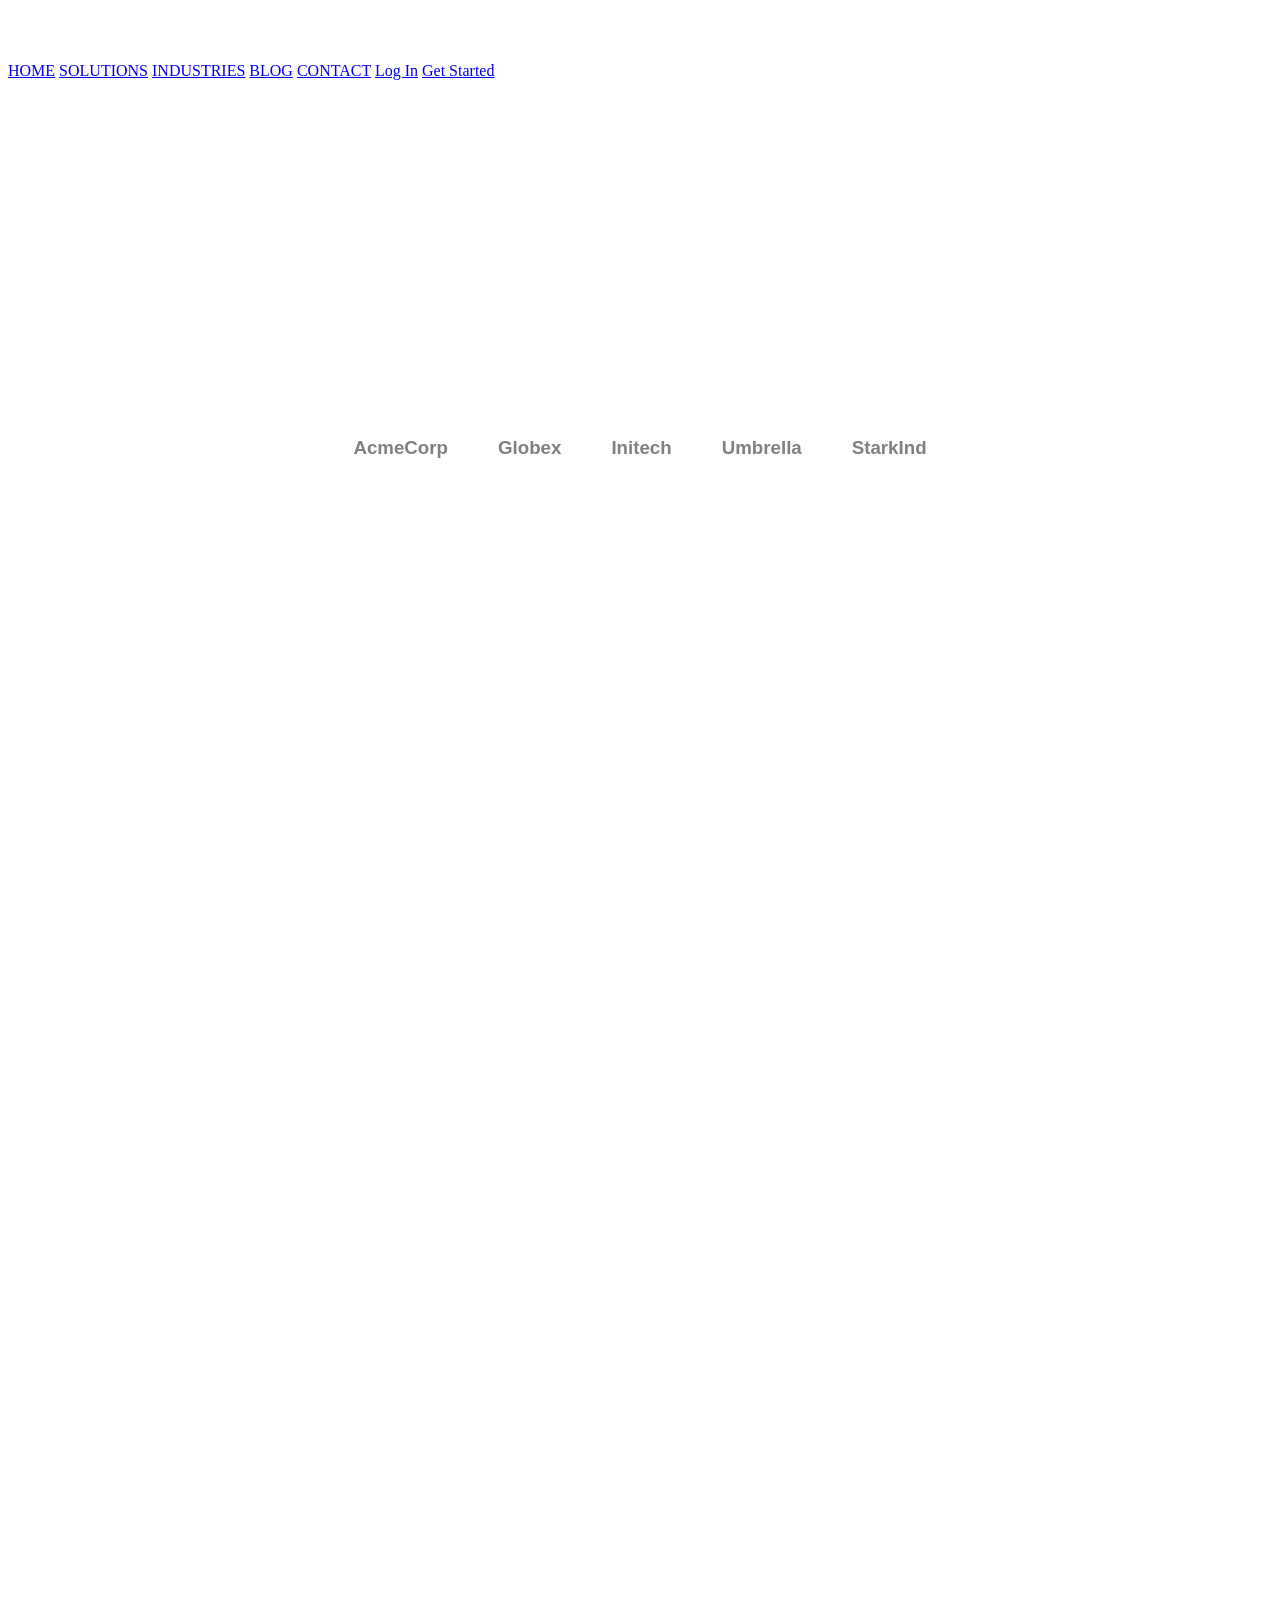
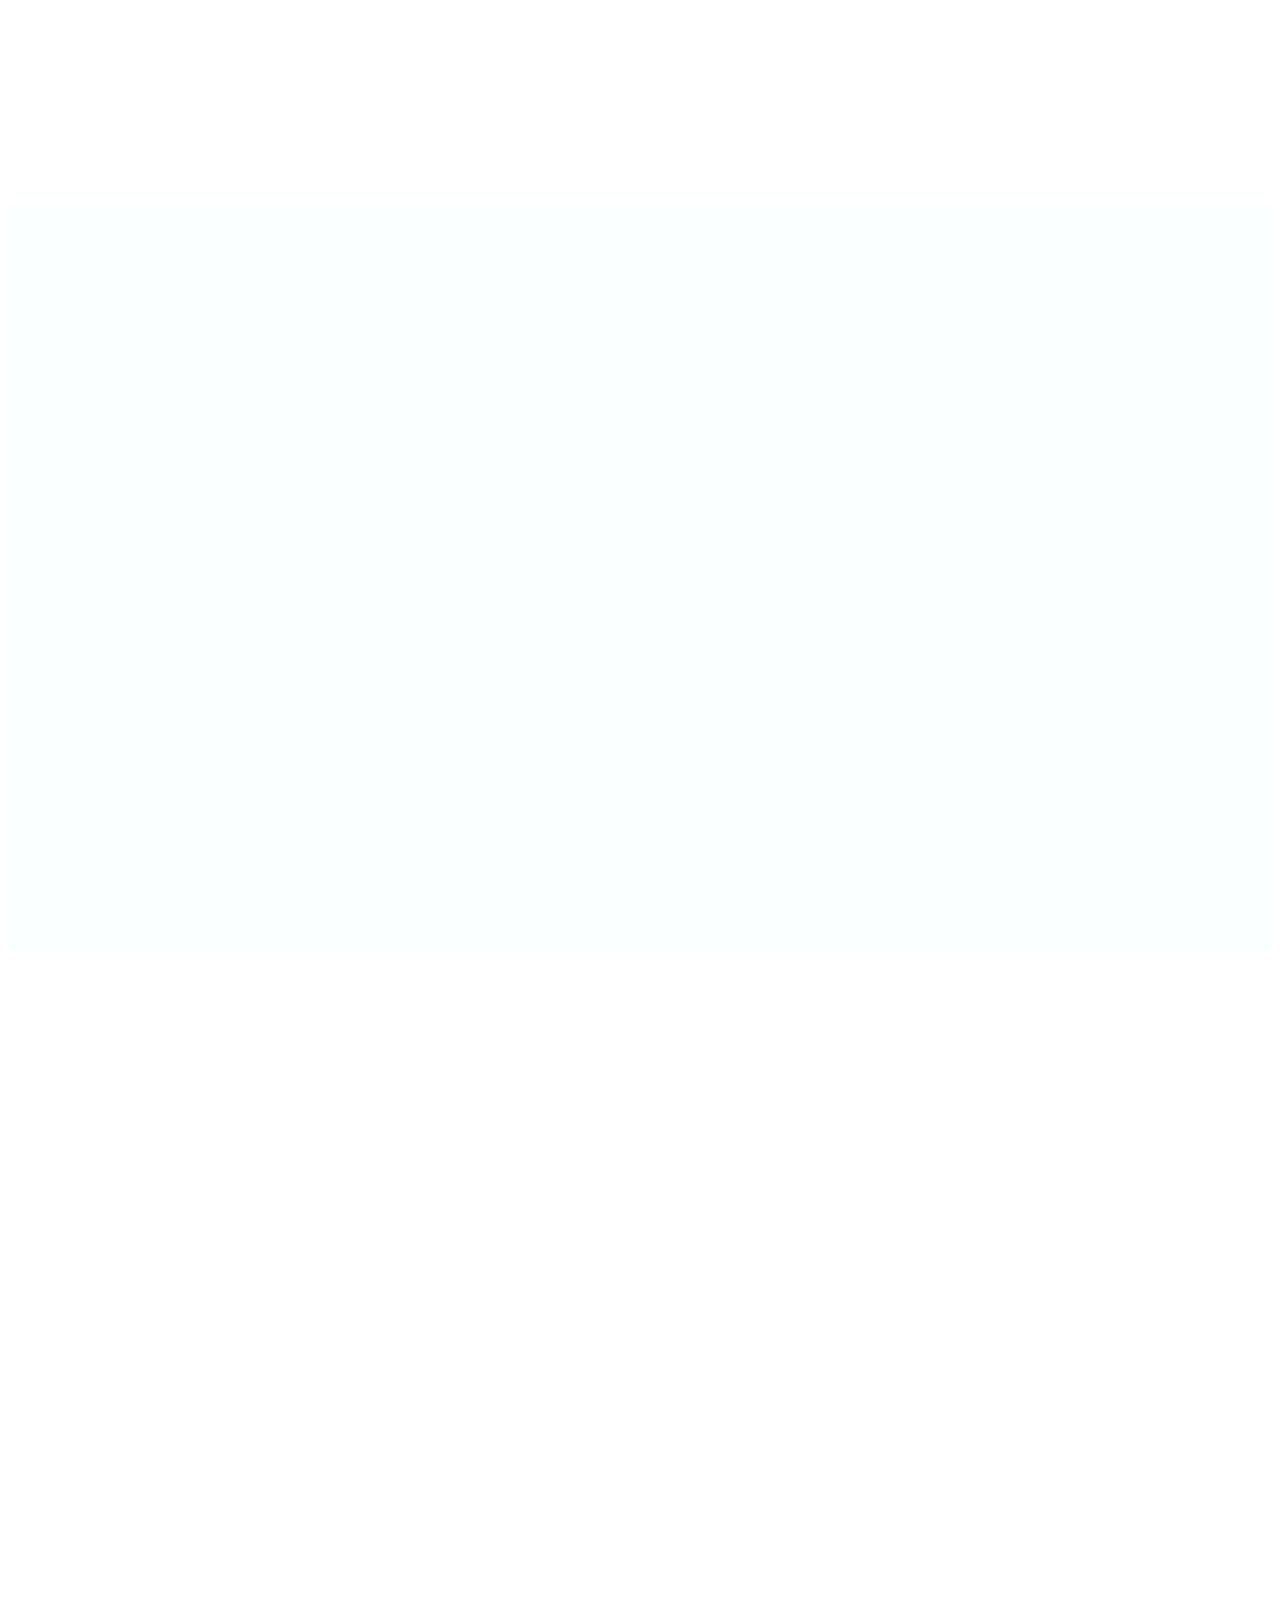
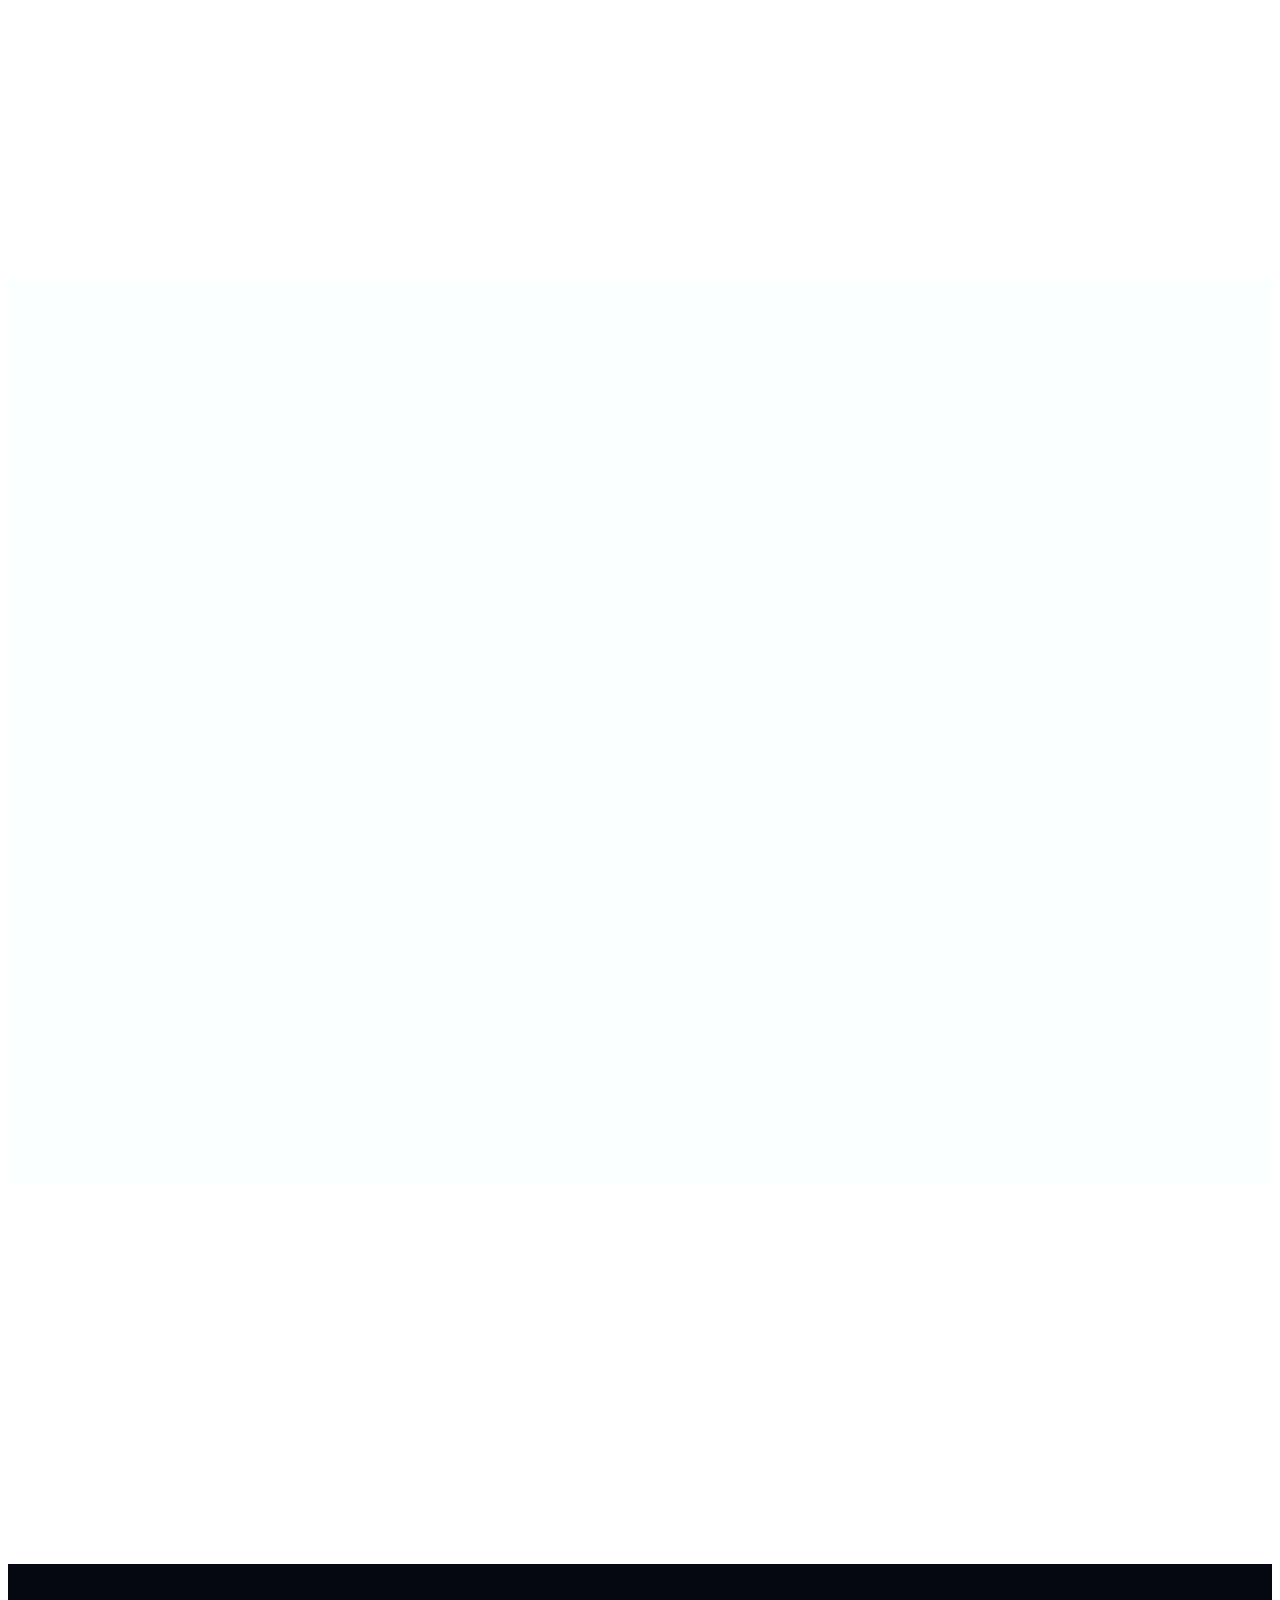
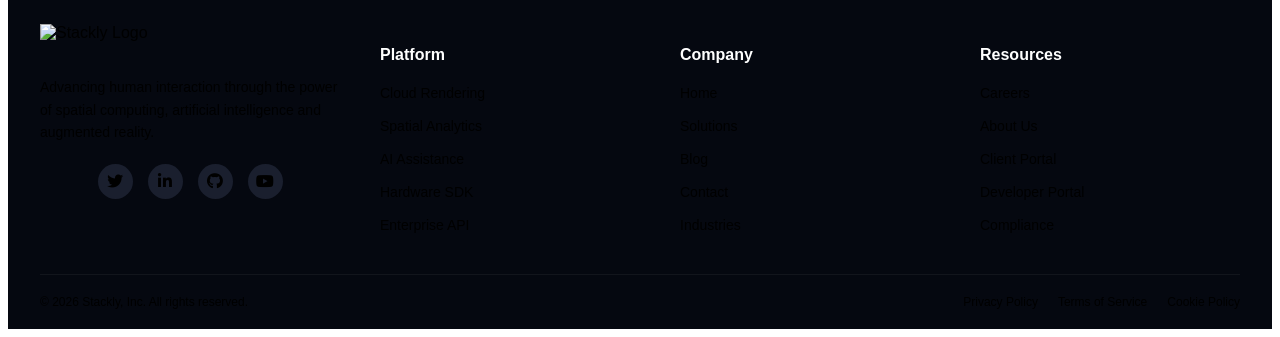
==== index.html @ 6d734827 "Add files via upload" ====
<!DOCTYPE html>
<html lang="en">
<head>
    <meta charset="UTF-8">
    <meta name="viewport" content="width=device-width, initial-scale=1.0">
    <title>AR Solutions | The Future of Spatial Computing</title>
    <link href="https://unpkg.com/aos@2.3.1/dist/aos.css" rel="stylesheet">
    <link rel="stylesheet" href="https://cdnjs.cloudflare.com/ajax/libs/font-awesome/6.5.0/css/all.min.css">
    <link rel="stylesheet" href="css/style.css">
</head>
<body>

    <div class="ambient-bg"></div>

    <!-- Section 1: Header -->
    <header data-aos="fade-down" data-aos-duration="1000">
        <a href="index.html" class="logo">
            <img src="assets/logo.webp" alt="AR Solutions Logo">
        </a>

        <nav>
            <a href="index.html" class="active">HOME</a>
            <a href="ar-solutions.html">SOLUTIONS</a>
            <a href="industries.html">INDUSTRIES</a>
            <a href="blog.html">BLOG</a>
            <a href="contact.html">CONTACT</a>
        </nav>

        <div class="auth-buttons">
            <a href="login.html" class="btn btn-outline">Log In</a>
            <a href="signup.html" class="btn btn-glow">Get Started</a>
        </div>

        <div class="hamburger" id="hamburger">
            <span></span><span></span><span></span>
        </div>
    </header>

    <div class="mobile-menu" id="mobileMenu">
        <a href="index.html">HOME</a>
        <a href="ar-solutions.html">SOLUTIONS</a>
        <a href="industries.html">INDUSTRIES</a>
        <a href="blog.html">BLOG</a>
        <a href="contact.html">CONTACT</a>
        <a href="login.html" class="btn btn-outline">Log In</a>
        <a href="signup.html" class="btn btn-glow">Get Started</a>
    </div>

    <!-- Section 2: Hero -->
    <section class="hero">
        <div class="hero-content">
            <h1 data-aos="zoom-out" data-aos-delay="200">
                Enter The <br><span class="text-gradient">Next Dimension</span>
            </h1>
            <p data-aos="fade-up" data-aos-delay="400">
                Immersive augmented reality technology built to transform enterprise operations, training, and 3D visualization.
            </p>
            <div data-aos="fade-up" data-aos-delay="600">
                <a href="404.html" class="btn btn-glow" style="padding: 16px 32px; font-size: 16px; display: inline-block; margin-right: 15px;">Explore Solutions</a>
                <a href="404.html" class="btn btn-outline" style="padding: 16px 32px; font-size: 16px; display: inline-block;">Contact Sales</a>
            </div>
        </div>
    </section>

    <!-- Section 3: Partners -->
    <section class="section-pad" style="padding-top: 0; padding-bottom: 50px; text-align: center;">
        <p style="color: var(--text-muted); font-size: 14px; text-transform: uppercase; letter-spacing: 2px; margin-bottom: 30px;" data-aos="fade-up">Trusted by global innovators</p>
        <div style="display: flex; justify-content: center; gap: 50px; flex-wrap: wrap; opacity: 0.5;" data-aos="fade-up" data-aos-delay="100">
            <h3 style="font-family: 'Space Grotesk', sans-serif;">AcmeCorp</h3>
            <h3 style="font-family: 'Space Grotesk', sans-serif;">Globex</h3>
            <h3 style="font-family: 'Space Grotesk', sans-serif;">Initech</h3>
            <h3 style="font-family: 'Space Grotesk', sans-serif;">Umbrella</h3>
            <h3 style="font-family: 'Space Grotesk', sans-serif;">StarkInd</h3>
        </div>
    </section>

    <!-- Section 4: Bento Grid Showcase -->
    <section class="section-pad">
        <h2 class="section-title" data-aos="fade-up">Platform <span class="text-gradient">Capabilities</span></h2>
        <div class="bento-grid">
            <div class="glass-card col-8" data-aos="fade-right">
                <i class="fa-solid fa-cube"></i>
                <h3>Spatial Computing Engine</h3>
                <p>Deploy complex holographic models into physical environments with absolute precision. Our robust engine ensures stable, high-framerate rendering across all major AR headsets and mobile devices.</p>
            </div>
            <div class="glass-card col-4" data-aos="fade-left" data-aos-delay="100">
                <i class="fa-solid fa-cloud-bolt"></i>
                <h3>Cloud Render</h3>
                <p>Stream massive CAD datasets in real-time without hardware constraints.</p>
            </div>
            <div class="glass-card col-4" data-aos="fade-up" data-aos-delay="200">
                <i class="fa-solid fa-users-viewfinder"></i>
                <h3>Remote Assist</h3>
                <p>Connect field workers with global experts through seamless See-What-I-See video.</p>
            </div>
            <div class="glass-card col-8" data-aos="fade-up" data-aos-delay="300">
                <i class="fa-solid fa-shield-halved"></i>
                <h3>Enterprise Grade Security</h3>
                <p>Your intellectual property is protected by military-grade AES-256 encryption. We offer flexible deployment options including secure private cloud and on-premise hosting for sensitive environments.</p>
            </div>
        </div>
    </section>

    <!-- Section 5: Split Feature 1 -->
    <section class="section-pad">
        <div class="feature-split">
            <div data-aos="fade-right">
                <h2 style="font-size: 40px; margin-bottom: 20px;">Digital Twins & <br><span class="text-gradient">Simulations</span></h2>
                <p style="color: var(--text-muted); font-size: 18px; margin-bottom: 30px;">
                    Bridge the gap between physical and digital. Monitor real-time telemetry data overlaying the physical machinery, predicting failures before they happen.
                </p>
                <ul style="list-style: none; display: flex; flex-direction: column; gap: 15px;">
                    <li style="display: flex; gap: 10px; align-items: center;"><i class="fa-solid fa-check text-gradient"></i> IoT Sensor Integration</li>
                    <li style="display: flex; gap: 10px; align-items: center;"><i class="fa-solid fa-check text-gradient"></i> Predictive Analytics Overlay</li>
                    <li style="display: flex; gap: 10px; align-items: center;"><i class="fa-solid fa-check text-gradient"></i> Immersive Control Rooms</li>
                </ul>
                <a href="404.html" class="btn btn-outline" style="display: inline-block; margin-top: 30px;">Learn More</a>
            </div>
            <div class="feature-img-wrapper" data-aos="zoom-in-left" style="height: 500px;">
                <img src="assets/ar_engine_.webp" alt="AR Engine Digital Twin">
            </div>
        </div>
    </section>

    <!-- Section 6: Split Feature 2 -->
    <section class="section-pad" style="background: rgba(0,240,255,0.02); border-top: 1px solid var(--glass-border); border-bottom: 1px solid var(--glass-border);">
        <div class="feature-split">
            <div class="feature-img-wrapper" data-aos="zoom-in-right" style="height: 500px;">
                <img src="assets/ar_engineer_.webp" alt="Engineer using AR Headset">
            </div>
            <div data-aos="fade-left" style="padding-left: 30px;">
                <h2 style="font-size: 40px; margin-bottom: 20px;">Empower Your <br><span class="text-gradient">Workforce</span></h2>
                <p style="color: var(--text-muted); font-size: 18px; margin-bottom: 30px;">
                    Reduce training time by up to 60% with interactive spatial tutorials. Guide technicians step-by-step through complex procedures with holographic overlays directly in their field of view.
                </p>
                <a href="404.html" class="btn btn-glow" style="display: inline-block; margin-top: 10px;">Explore Use Cases</a>
            </div>
        </div>
    </section>

    <!-- Section 7: Testimonials -->
    <section class="section-pad">
        <h2 class="section-title" data-aos="fade-up">Client <span class="text-gradient">Success</span></h2>
        <div class="bento-grid">
            <div class="glass-card col-6" data-aos="fade-right">
                <i class="fa-solid fa-quote-left" style="font-size: 24px; color: var(--secondary);"></i>
                <p style="font-size: 18px; margin: 20px 0;">"Implementing AR Solutions for our assembly line reduced human error by 40%. The spatial computing engine is flawless."</p>
                <div style="display: flex; gap: 15px; align-items: center;">
                    <div style="width: 50px; height: 50px; border-radius: 50%; background: #333;"></div>
                    <div>
                        <h4 style="margin: 0;">Sarah Jenkins</h4>
                        <p style="margin: 0; font-size: 14px; color: var(--text-muted);">CTO, AcmeCorp</p>
                    </div>
                </div>
            </div>
            <div class="glass-card col-6" data-aos="fade-left" data-aos-delay="100">
                <i class="fa-solid fa-quote-left" style="font-size: 24px; color: var(--secondary);"></i>
                <p style="font-size: 18px; margin: 20px 0;">"The remote assist feature saved us millions in travel costs. Our experts can now guide field reps anywhere in the world instantly."</p>
                <div style="display: flex; gap: 15px; align-items: center;">
                    <div style="width: 50px; height: 50px; border-radius: 50%; background: #333;"></div>
                    <div>
                        <h4 style="margin: 0;">David Chen</h4>
                        <p style="margin: 0; font-size: 14px; color: var(--text-muted);">VP Operations, Globex</p>
                    </div>
                </div>
            </div>
        </div>
    </section>

    <!-- Section 8: Interactive Demo Teaser -->
    <section class="section-pad">
        <h2 class="section-title" data-aos="fade-up">See It In <span class="text-gradient">Action</span></h2>
        <div class="glass-card" style="max-width: 1000px; margin: 0 auto; padding: 0; overflow: hidden; position: relative; height: 500px; display: flex; align-items: center; justify-content: center; background: url('assets/ar_city_.webp') center/cover;" data-aos="zoom-in">
            <div style="position: absolute; inset: 0; background: rgba(0,0,0,0.6);"></div>
            <a href="404.html" style="position: relative; z-index: 10; width: 80px; height: 80px; background: rgba(0,240,255,0.2); border: 2px solid var(--primary); border-radius: 50%; display: flex; align-items: center; justify-content: center; text-decoration: none; transition: transform 0.3s; box-shadow: 0 0 30px rgba(0,240,255,0.5);" onmouseover="this.style.transform='scale(1.1)'" onmouseout="this.style.transform='scale(1)'">
                <i class="fa-solid fa-play" style="color: #fff; font-size: 30px; margin-left: 5px;"></i>
            </a>
        </div>
    </section>

    <!-- Section 9: Pricing Tiers -->
    <section class="section-pad" style="background: rgba(0,240,255,0.02); border-top: 1px solid var(--glass-border);">
        <h2 class="section-title" data-aos="fade-up">Enterprise <span class="text-gradient">Plans</span></h2>
        <div class="bento-grid">
            <div class="glass-card col-4" data-aos="fade-up" data-aos-delay="0" style="text-align: center;">
                <h3 style="color: var(--text-muted); text-transform: uppercase; letter-spacing: 2px; font-size: 14px;">Starter</h3>
                <h1 style="font-size: 50px; margin: 20px 0;">$499<span style="font-size: 16px; color: var(--text-muted);">/mo</span></h1>
                <ul style="list-style: none; padding: 0; margin-bottom: 30px; text-align: left; display: inline-block;">
                    <li style="margin-bottom: 10px;"><i class="fa-solid fa-check" style="color: var(--primary); margin-right: 10px;"></i> Up to 50 Users</li>
                    <li style="margin-bottom: 10px;"><i class="fa-solid fa-check" style="color: var(--primary); margin-right: 10px;"></i> Standard Cloud Render</li>
                    <li style="margin-bottom: 10px;"><i class="fa-solid fa-check" style="color: var(--primary); margin-right: 10px;"></i> Email Support</li>
                </ul>
                <a href="404.html" class="btn btn-outline" style="display: block; width: 100%;">Get Started</a>
            </div>
            <div class="glass-card col-4" data-aos="fade-up" data-aos-delay="100" style="text-align: center; border: 1px solid var(--primary); box-shadow: 0 0 20px rgba(0,240,255,0.1);">
                <div style="display: inline-block; background: var(--primary); color: #000; padding: 5px 15px; border-radius: 20px; font-weight: bold; font-size: 12px; margin-bottom: 20px;">MOST POPULAR</div>
                <h3 style="color: var(--primary); text-transform: uppercase; letter-spacing: 2px; font-size: 14px;">Pro</h3>
                <h1 style="font-size: 50px; margin: 20px 0;">$1,299<span style="font-size: 16px; color: var(--text-muted);">/mo</span></h1>
                <ul style="list-style: none; padding: 0; margin-bottom: 30px; text-align: left; display: inline-block;">
                    <li style="margin-bottom: 10px;"><i class="fa-solid fa-check" style="color: var(--primary); margin-right: 10px;"></i> Unlimited Users</li>
                    <li style="margin-bottom: 10px;"><i class="fa-solid fa-check" style="color: var(--primary); margin-right: 10px;"></i> 4K Cloud Render</li>
                    <li style="margin-bottom: 10px;"><i class="fa-solid fa-check" style="color: var(--primary); margin-right: 10px;"></i> Remote Assist Video</li>
                </ul>
                <a href="404.html" class="btn btn-glow" style="display: block; width: 100%;">Get Started</a>
            </div>
            <div class="glass-card col-4" data-aos="fade-up" data-aos-delay="200" style="text-align: center;">
                <h3 style="color: var(--secondary); text-transform: uppercase; letter-spacing: 2px; font-size: 14px;">Enterprise</h3>
                <h1 style="font-size: 50px; margin: 20px 0;">Custom</h1>
                <ul style="list-style: none; padding: 0; margin-bottom: 30px; text-align: left; display: inline-block;">
                    <li style="margin-bottom: 10px;"><i class="fa-solid fa-check" style="color: var(--primary); margin-right: 10px;"></i> On-Premise Hosting</li>
                    <li style="margin-bottom: 10px;"><i class="fa-solid fa-check" style="color: var(--primary); margin-right: 10px;"></i> API & SDK Access</li>
                    <li style="margin-bottom: 10px;"><i class="fa-solid fa-check" style="color: var(--primary); margin-right: 10px;"></i> 24/7 Dedicated Support</li>
                </ul>
                <a href="404.html" class="btn btn-outline" style="display: block; width: 100%;">Contact Sales</a>
            </div>
        </div>
    </section>

    <!-- Section 10: Final Global CTA -->
    <section class="section-pad">
        <div class="glass-card" style="text-align: center; padding: 80px 20px; background: linear-gradient(45deg, rgba(0,0,0,0.8), rgba(0,240,255,0.1));" data-aos="zoom-in">
            <h1 style="font-size: 48px; margin-bottom: 20px;">Ready to <span class="text-gradient">Transform Your Reality?</span></h1>
            <p style="color: var(--text-muted); font-size: 18px; margin-bottom: 40px; max-width: 600px; margin-left: auto; margin-right: auto;">Join the world's leading organizations using our spatial computing platform to redefine what's possible.</p>
            <a href="404.html" class="btn btn-glow" style="font-size: 20px; padding: 20px 40px;">Deploy Your First Model</a>
        </div>
    </section>

    <!-- Section 11: Footer -->
    <footer style="background-color: #050810; padding: 60px 20px 20px; font-family: 'Poppins', sans-serif; border-top: 1px solid var(--glass-border);">
        <div style="max-width: 1200px; margin: 0 auto; display: flex; flex-wrap: wrap; justify-content: space-between; gap: 40px;">
            <div style="flex: 1; min-width: 300px;">
                <img src="assets/logo.webp" alt="Stackly Logo" style="height: 30px; margin-bottom: 20px;">
                <p style="color: var(--text-muted); font-size: 14px; line-height: 1.6; margin-bottom: 20px;">
                    Advancing human interaction through the power of spatial computing, artificial intelligence and augmented reality.
                </p>
                <div style="display: flex; gap: 15px; justify-content: center; margin-top: 10px;">
                    <a href="404.html" style="width: 35px; height: 35px; border-radius: 50%; background: #1a1f2e; display: flex; align-items: center; justify-content: center; color: var(--text-muted); text-decoration: none; transition: 0.3s;" onmouseover="this.style.background='var(--primary)'; this.style.color='#000';" onmouseout="this.style.background='#1a1f2e'; this.style.color='var(--text-muted)';"><i class="fa-brands fa-twitter"></i></a>
                    <a href="404.html" style="width: 35px; height: 35px; border-radius: 50%; background: #1a1f2e; display: flex; align-items: center; justify-content: center; color: var(--text-muted); text-decoration: none; transition: 0.3s;" onmouseover="this.style.background='var(--primary)'; this.style.color='#000';" onmouseout="this.style.background='#1a1f2e'; this.style.color='var(--text-muted)';"><i class="fa-brands fa-linkedin-in"></i></a>
                    <a href="404.html" style="width: 35px; height: 35px; border-radius: 50%; background: #1a1f2e; display: flex; align-items: center; justify-content: center; color: var(--text-muted); text-decoration: none; transition: 0.3s;" onmouseover="this.style.background='var(--primary)'; this.style.color='#000';" onmouseout="this.style.background='#1a1f2e'; this.style.color='var(--text-muted)';"><i class="fa-brands fa-github"></i></a>
                    <a href="404.html" style="width: 35px; height: 35px; border-radius: 50%; background: #1a1f2e; display: flex; align-items: center; justify-content: center; color: var(--text-muted); text-decoration: none; transition: 0.3s;" onmouseover="this.style.background='var(--primary)'; this.style.color='#000';" onmouseout="this.style.background='#1a1f2e'; this.style.color='var(--text-muted)';"><i class="fa-brands fa-youtube"></i></a>
                </div>
            </div>
            
            <div style="flex: 1; min-width: 150px;">
                <h4 style="color: #fff; margin-bottom: 20px; font-size: 16px;">Platform</h4>
                <ul style="list-style: none; padding: 0; margin: 0; display: flex; flex-direction: column; gap: 15px;">
                    <li><a href="404.html" style="color: var(--text-muted); text-decoration: none; font-size: 14px; transition: 0.3s;" onmouseover="this.style.color='var(--primary)'" onmouseout="this.style.color='var(--text-muted)'">Cloud Rendering</a></li>
                    <li><a href="404.html" style="color: var(--text-muted); text-decoration: none; font-size: 14px; transition: 0.3s;" onmouseover="this.style.color='var(--primary)'" onmouseout="this.style.color='var(--text-muted)'">Spatial Analytics</a></li>
                    <li><a href="404.html" style="color: var(--text-muted); text-decoration: none; font-size: 14px; transition: 0.3s;" onmouseover="this.style.color='var(--primary)'" onmouseout="this.style.color='var(--text-muted)'">AI Assistance</a></li>
                    <li><a href="404.html" style="color: var(--text-muted); text-decoration: none; font-size: 14px; transition: 0.3s;" onmouseover="this.style.color='var(--primary)'" onmouseout="this.style.color='var(--text-muted)'">Hardware SDK</a></li>
                    <li><a href="404.html" style="color: var(--text-muted); text-decoration: none; font-size: 14px; transition: 0.3s;" onmouseover="this.style.color='var(--primary)'" onmouseout="this.style.color='var(--text-muted)'">Enterprise API</a></li>
                </ul>
            </div>

            <div style="flex: 1; min-width: 150px;">
                <h4 style="color: #fff; margin-bottom: 20px; font-size: 16px;">Company</h4>
                <ul style="list-style: none; padding: 0; margin: 0; display: flex; flex-direction: column; gap: 15px;">
                    <li><a href="index.html" style="color: var(--text-muted); text-decoration: none; font-size: 14px; transition: 0.3s;" onmouseover="this.style.color='var(--primary)'" onmouseout="this.style.color='var(--text-muted)'">Home</a></li>
                    <li><a href="ar-solutions.html" style="color: var(--text-muted); text-decoration: none; font-size: 14px; transition: 0.3s;" onmouseover="this.style.color='var(--primary)'" onmouseout="this.style.color='var(--text-muted)'">Solutions</a></li>
                    <li><a href="blog.html" style="color: var(--text-muted); text-decoration: none; font-size: 14px; transition: 0.3s;" onmouseover="this.style.color='var(--primary)'" onmouseout="this.style.color='var(--text-muted)'">Blog</a></li>
                    <li><a href="contact.html" style="color: var(--text-muted); text-decoration: none; font-size: 14px; transition: 0.3s;" onmouseover="this.style.color='var(--primary)'" onmouseout="this.style.color='var(--text-muted)'">Contact</a></li>
                    <li><a href="industries.html" style="color: var(--text-muted); text-decoration: none; font-size: 14px; transition: 0.3s;" onmouseover="this.style.color='var(--primary)'" onmouseout="this.style.color='var(--text-muted)'">Industries</a></li>
                </ul>
            </div>

            <div style="flex: 1; min-width: 150px;">
                <h4 style="color: #fff; margin-bottom: 20px; font-size: 16px;">Resources</h4>
                <ul style="list-style: none; padding: 0; margin: 0; display: flex; flex-direction: column; gap: 15px;">
                    <li><a href="404.html" style="color: var(--text-muted); text-decoration: none; font-size: 14px; transition: 0.3s;" onmouseover="this.style.color='var(--primary)'" onmouseout="this.style.color='var(--text-muted)'">Careers</a></li>
                    <li><a href="404.html" style="color: var(--text-muted); text-decoration: none; font-size: 14px; transition: 0.3s;" onmouseover="this.style.color='var(--primary)'" onmouseout="this.style.color='var(--text-muted)'">About Us</a></li>
                    <li><a href="404.html" style="color: var(--text-muted); text-decoration: none; font-size: 14px; transition: 0.3s;" onmouseover="this.style.color='var(--primary)'" onmouseout="this.style.color='var(--text-muted)'">Client Portal</a></li>
                    <li><a href="404.html" style="color: var(--text-muted); text-decoration: none; font-size: 14px; transition: 0.3s;" onmouseover="this.style.color='var(--primary)'" onmouseout="this.style.color='var(--text-muted)'">Developer Portal</a></li>
                    <li><a href="404.html" style="color: var(--text-muted); text-decoration: none; font-size: 14px; transition: 0.3s;" onmouseover="this.style.color='var(--primary)'" onmouseout="this.style.color='var(--text-muted)'">Compliance</a></li>
                </ul>
            </div>
        </div>
        
        <div style="max-width: 1200px; margin: 40px auto 0; padding-top: 20px; border-top: 1px solid rgba(255,255,255,0.05); display: flex; flex-wrap: wrap; justify-content: space-between; align-items: center; gap: 20px;">
            <p style="color: var(--text-muted); font-size: 12px; margin: 0;">&copy; 2026 Stackly, Inc. All rights reserved.</p>
            <div style="display: flex; gap: 20px;">
                <a href="404.html" style="color: var(--text-muted); text-decoration: none; font-size: 12px; transition: 0.3s;" onmouseover="this.style.color='var(--primary)'" onmouseout="this.style.color='var(--text-muted)'">Privacy Policy</a>
                <a href="404.html" style="color: var(--text-muted); text-decoration: none; font-size: 12px; transition: 0.3s;" onmouseover="this.style.color='var(--primary)'" onmouseout="this.style.color='var(--text-muted)'">Terms of Service</a>
                <a href="404.html" style="color: var(--text-muted); text-decoration: none; font-size: 12px; transition: 0.3s;" onmouseover="this.style.color='var(--primary)'" onmouseout="this.style.color='var(--text-muted)'">Cookie Policy</a>
            </div>
        </div>
    </footer>

    <script src="https://unpkg.com/aos@2.3.1/dist/aos.js"></script>
    <script src="js/main.js?v=2"></script>
</body>
</html>
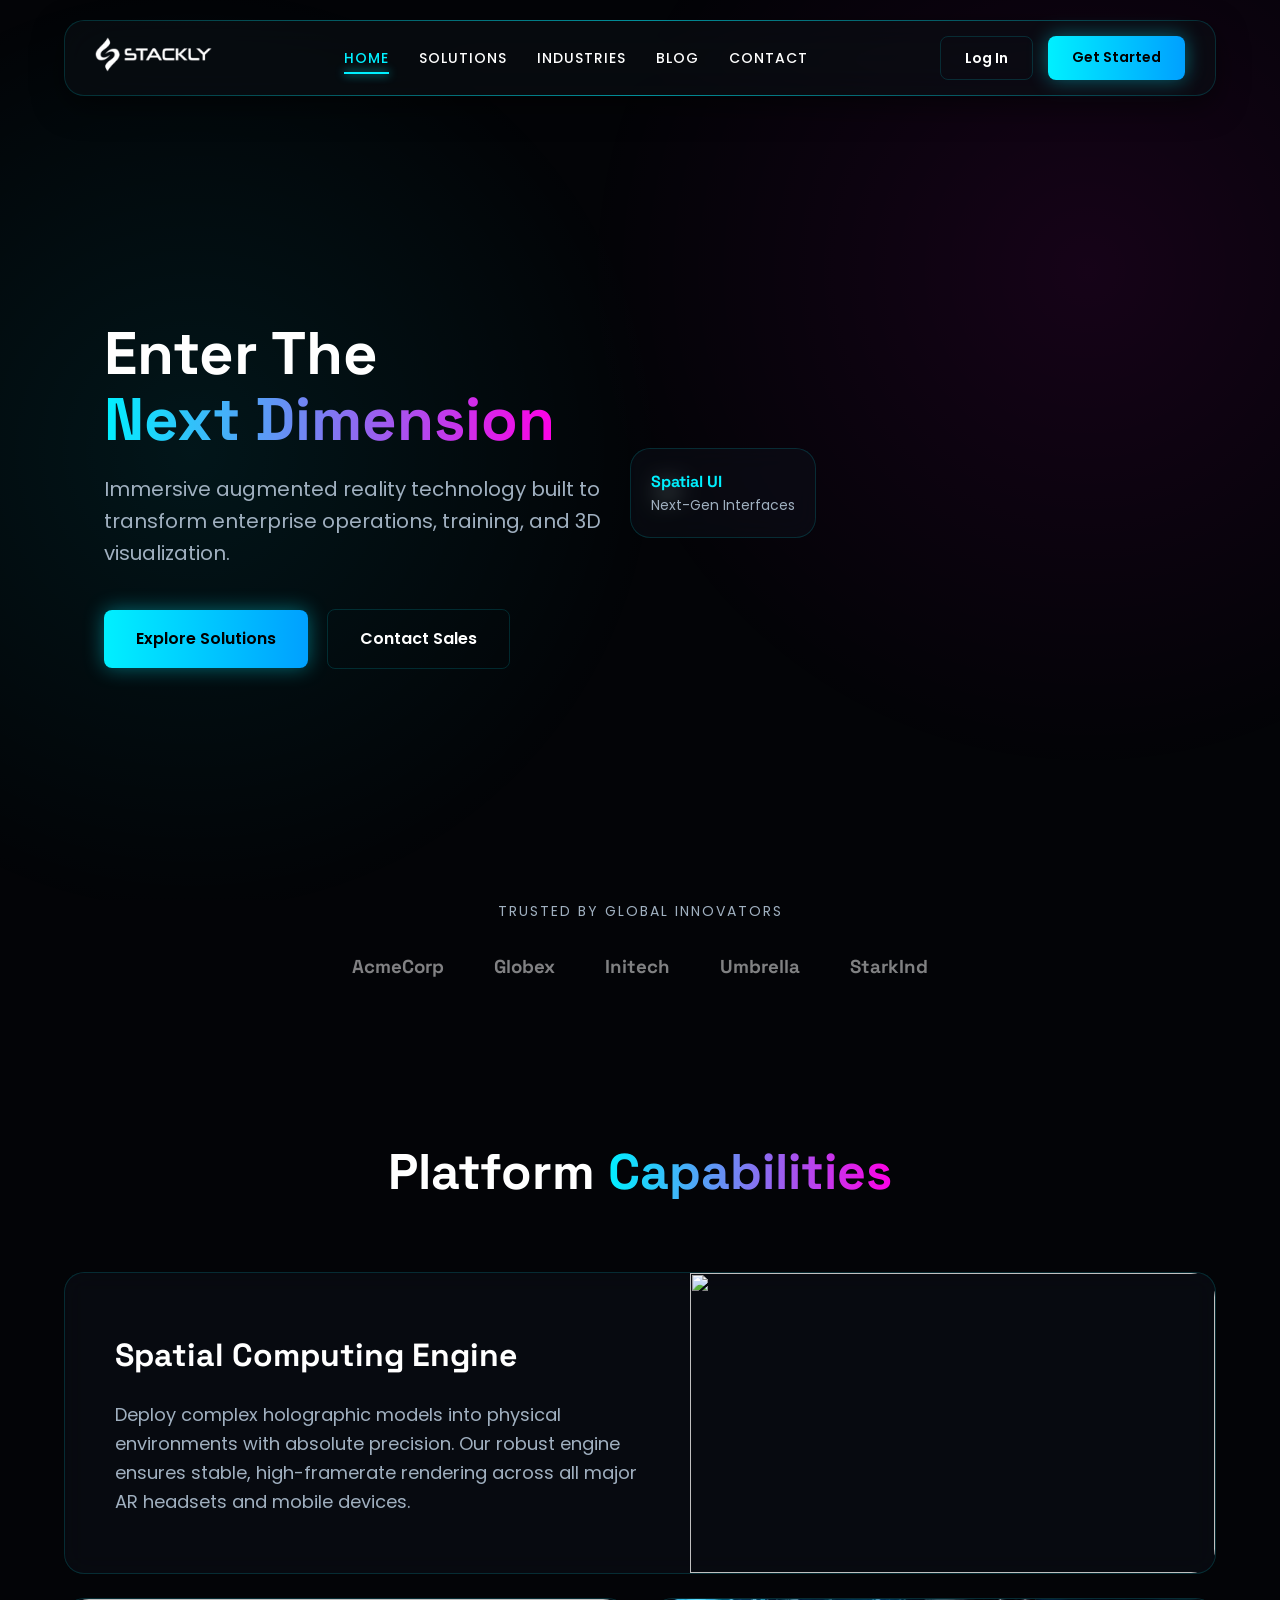
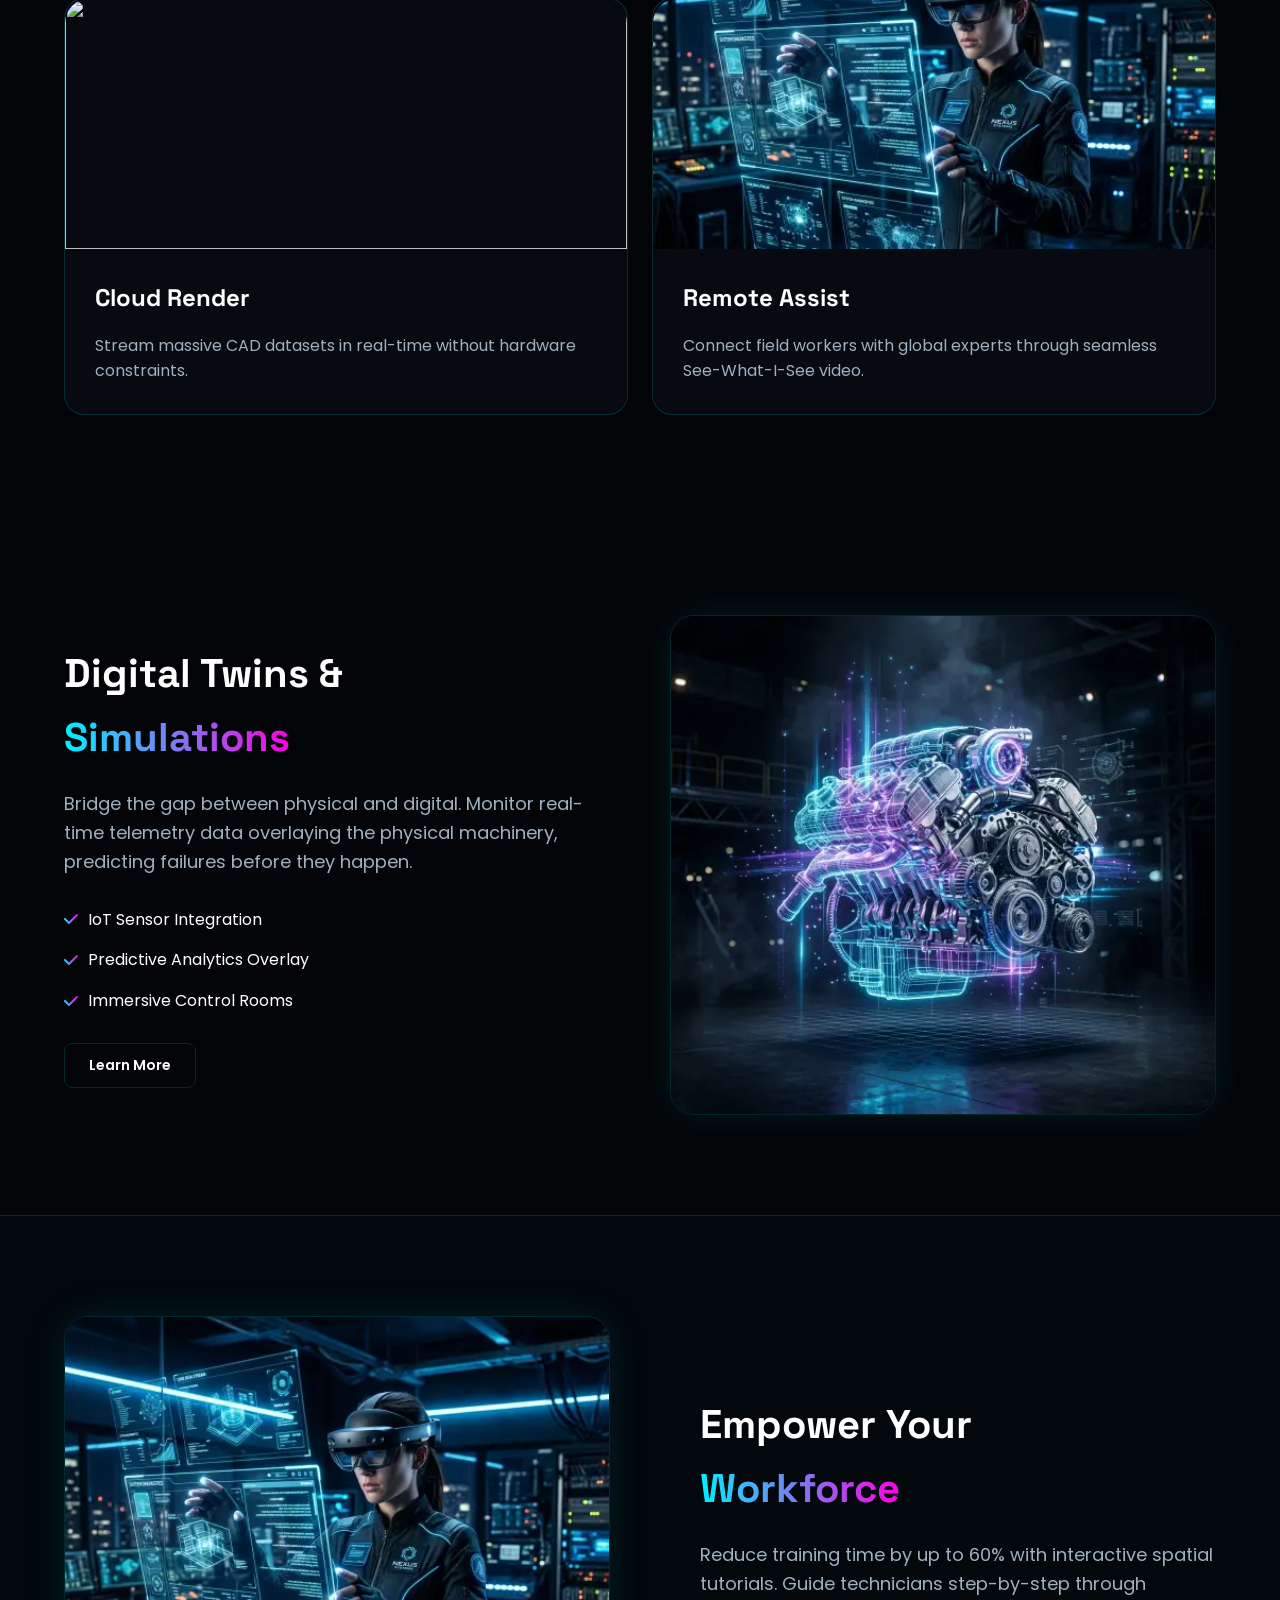
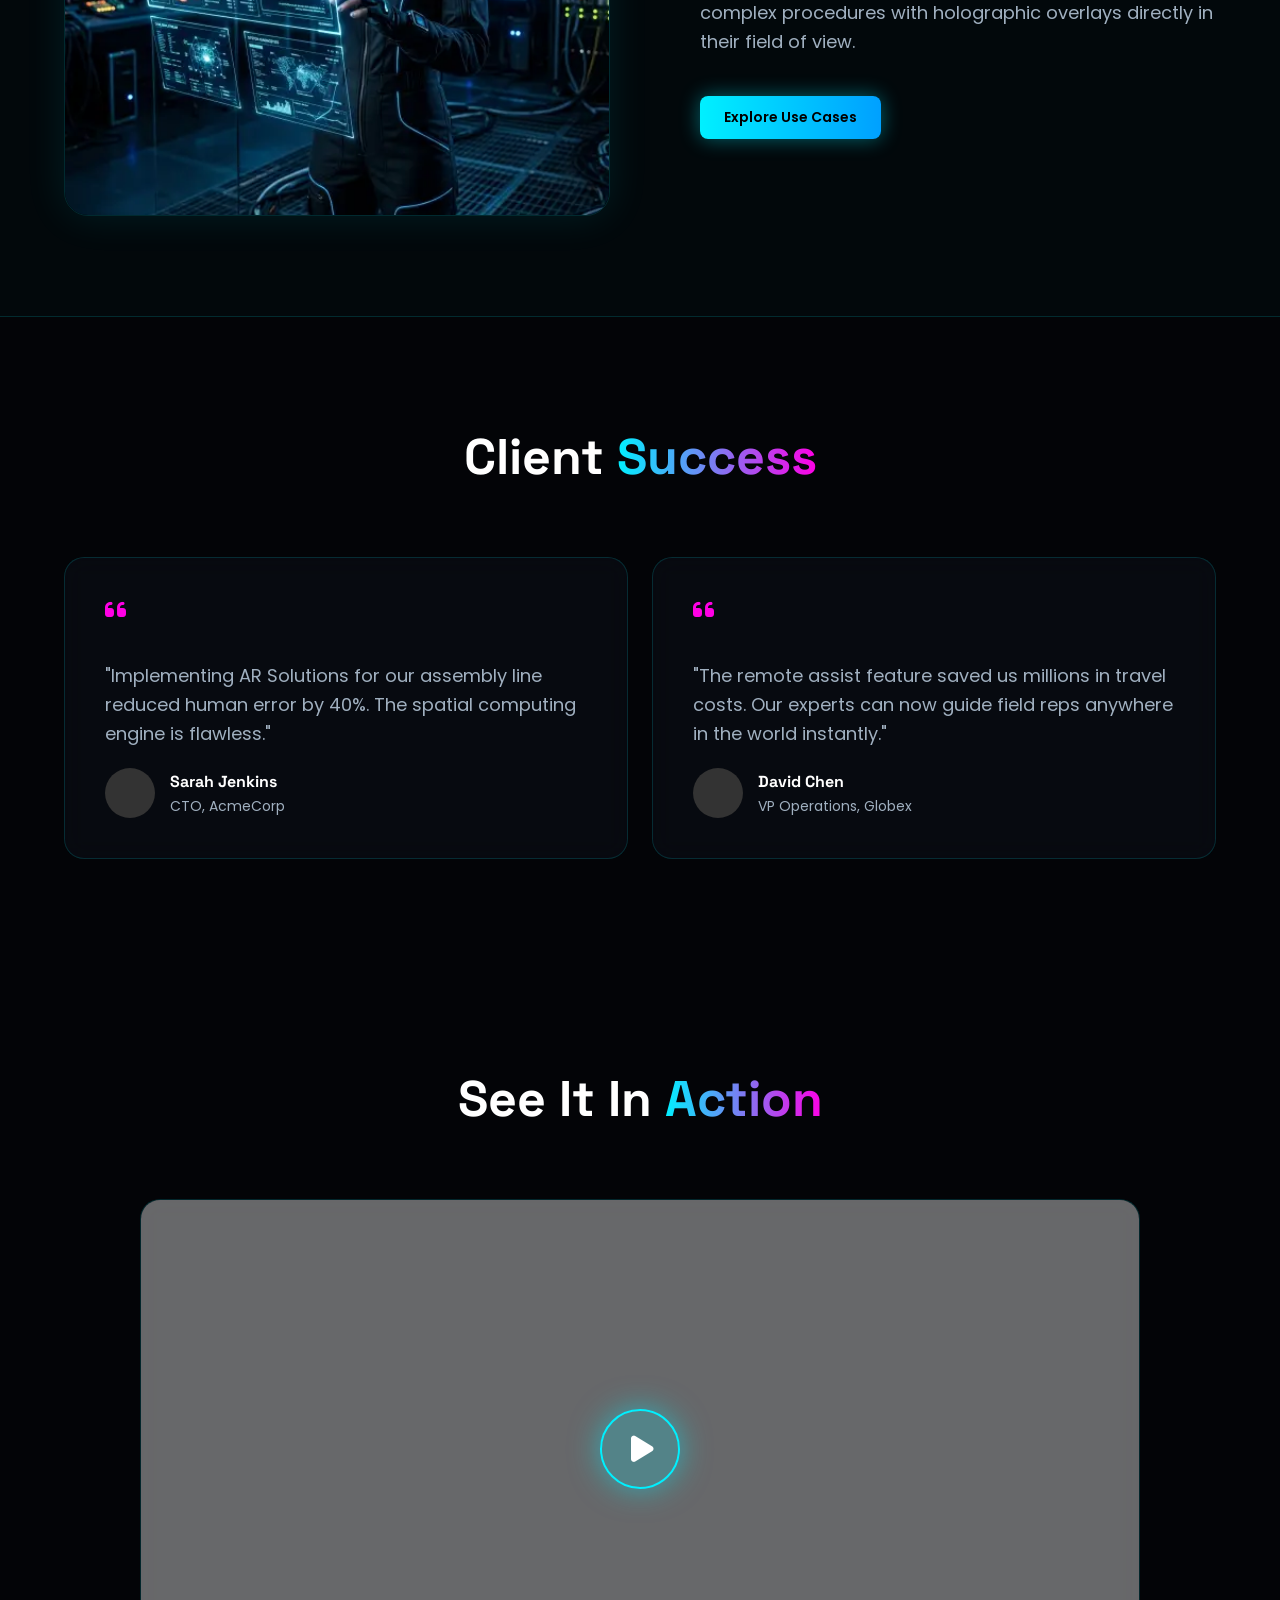
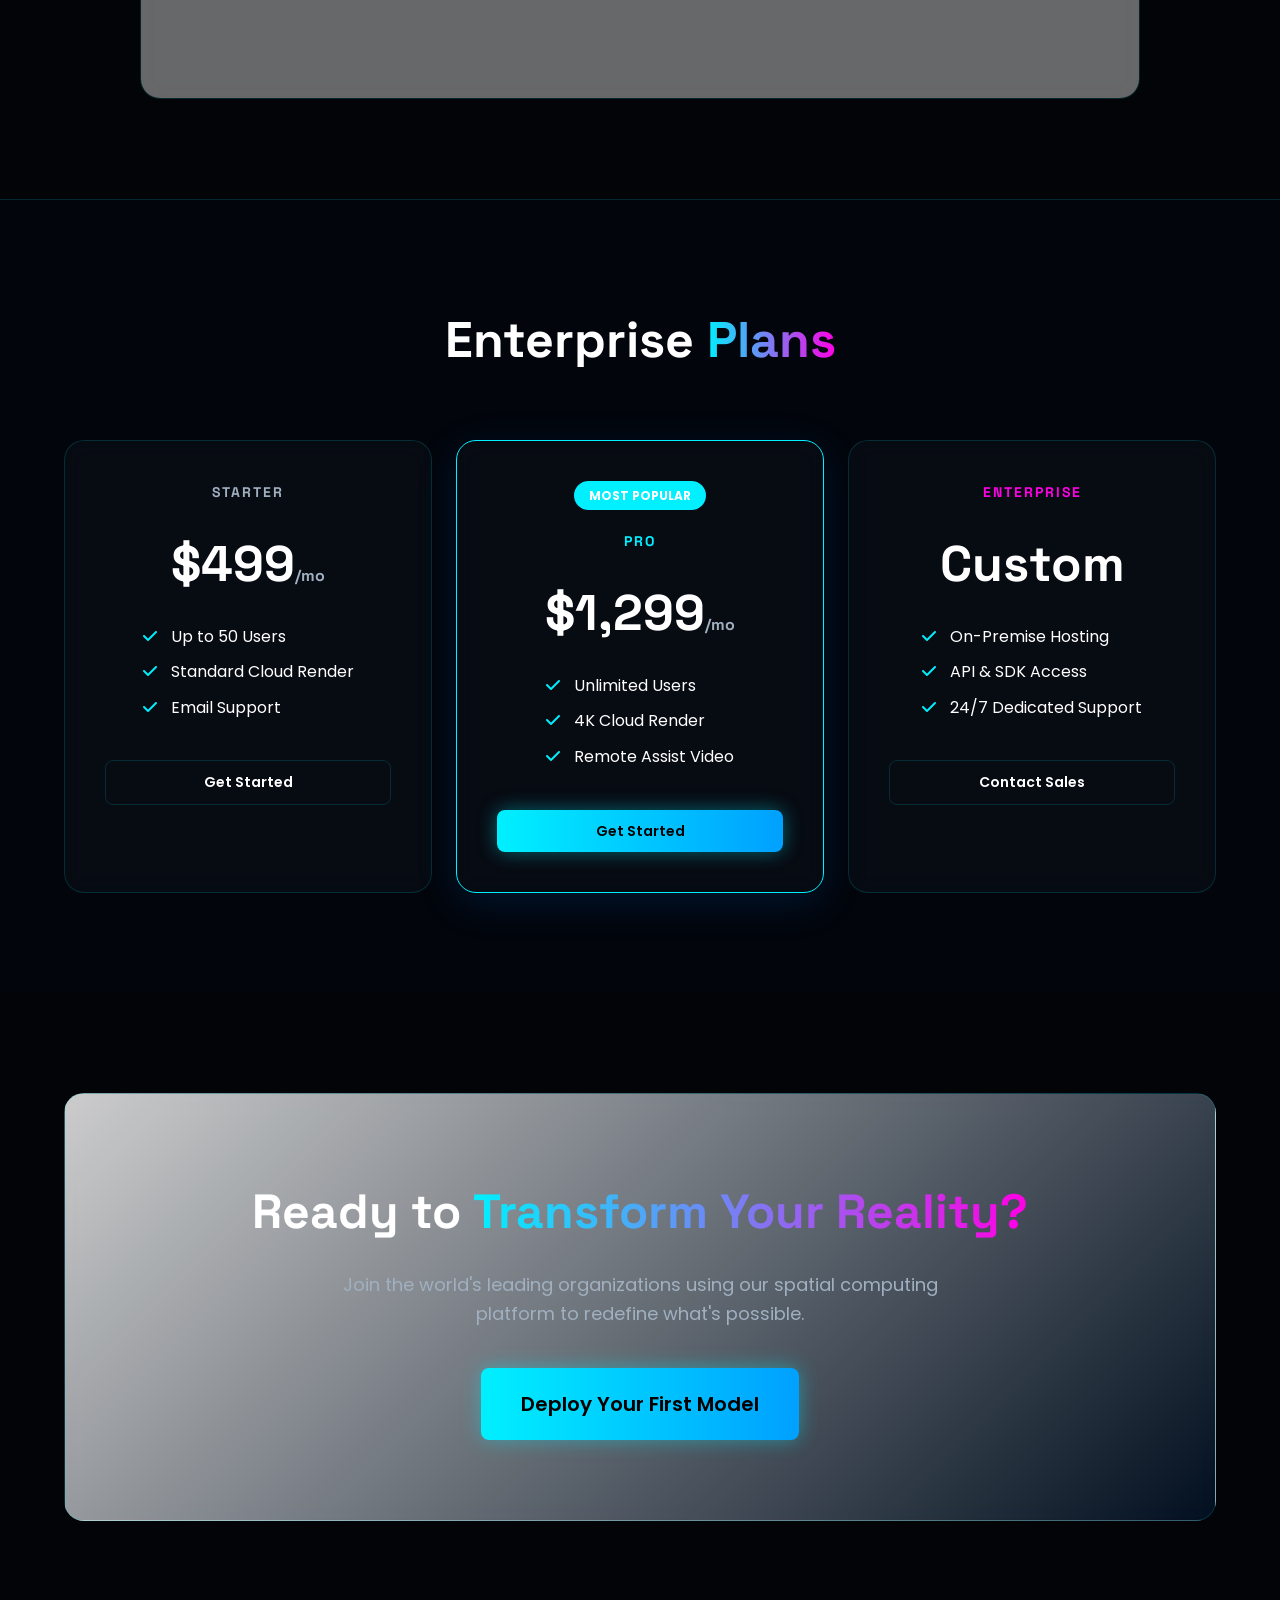
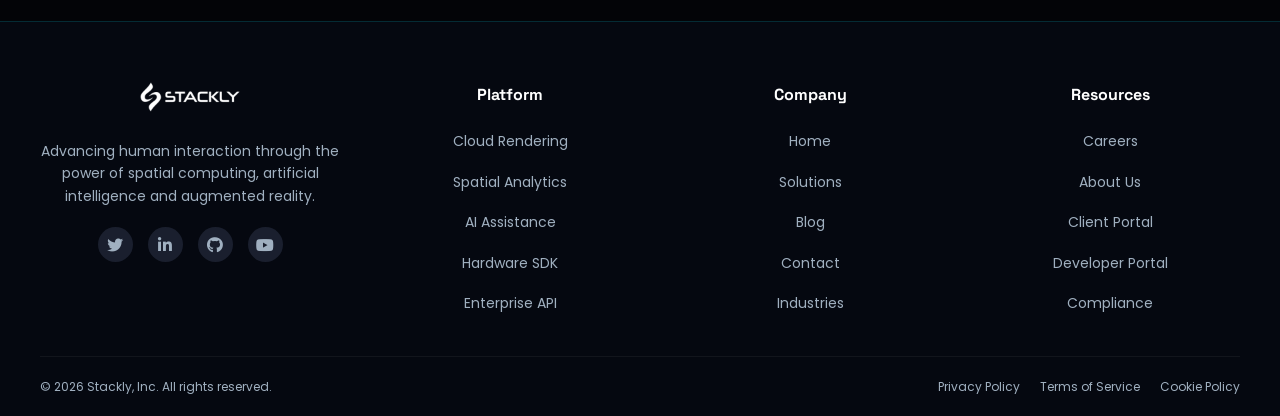
==== commit a4e915d8: "Add files via upload" ====
--- a/index.html
+++ b/index.html
@@ -47,17 +47,24 @@
     </div>
 
     <!-- Section 2: Hero -->
-    <section class="hero">
-        <div class="hero-content">
-            <h1 data-aos="zoom-out" data-aos-delay="200">
+    <section class="hero" style="display: flex; flex-wrap: wrap; gap: 40px; text-align: left; align-items: center; max-width: 1200px; margin: 0 auto; padding: 150px 5% 60px;">
+        <div class="hero-content" style="flex: 1; min-width: 300px;">
+            <h1 data-aos="zoom-out" data-aos-delay="200" style="text-transform: none; font-size: clamp(40px, 5vw, 60px);">
                 Enter The <br><span class="text-gradient">Next Dimension</span>
             </h1>
-            <p data-aos="fade-up" data-aos-delay="400">
+            <p data-aos="fade-up" data-aos-delay="400" style="margin-left: 0;">
                 Immersive augmented reality technology built to transform enterprise operations, training, and 3D visualization.
             </p>
             <div data-aos="fade-up" data-aos-delay="600">
                 <a href="404.html" class="btn btn-glow" style="padding: 16px 32px; font-size: 16px; display: inline-block; margin-right: 15px;">Explore Solutions</a>
                 <a href="404.html" class="btn btn-outline" style="padding: 16px 32px; font-size: 16px; display: inline-block;">Contact Sales</a>
+            </div>
+        </div>
+        <div data-aos="fade-left" data-aos-delay="400" style="flex: 1; position: relative; min-width: 300px;">
+            <img src="assets/holo_dashboard.webp" style="width: 100%; border-radius: 20px; box-shadow: 0 20px 50px rgba(0,0,0,0.1);">
+            <div class="glass-card" style="position: absolute; bottom: -30px; left: -30px; padding: 20px; width: auto;">
+                <h4 style="margin: 0; color: var(--primary);">Spatial UI</h4>
+                <p style="margin: 0; font-size: 14px;">Next-Gen Interfaces</p>
             </div>
         </div>
     </section>
@@ -74,29 +81,32 @@
         </div>
     </section>
 
-    <!-- Section 4: Bento Grid Showcase -->
+    <!-- Section 4: Image Grid Showcase -->
     <section class="section-pad">
         <h2 class="section-title" data-aos="fade-up">Platform <span class="text-gradient">Capabilities</span></h2>
         <div class="bento-grid">
-            <div class="glass-card col-8" data-aos="fade-right">
-                <i class="fa-solid fa-cube"></i>
-                <h3>Spatial Computing Engine</h3>
-                <p>Deploy complex holographic models into physical environments with absolute precision. Our robust engine ensures stable, high-framerate rendering across all major AR headsets and mobile devices.</p>
-            </div>
-            <div class="glass-card col-4" data-aos="fade-left" data-aos-delay="100">
-                <i class="fa-solid fa-cloud-bolt"></i>
-                <h3>Cloud Render</h3>
-                <p>Stream massive CAD datasets in real-time without hardware constraints.</p>
-            </div>
-            <div class="glass-card col-4" data-aos="fade-up" data-aos-delay="200">
-                <i class="fa-solid fa-users-viewfinder"></i>
-                <h3>Remote Assist</h3>
-                <p>Connect field workers with global experts through seamless See-What-I-See video.</p>
-            </div>
-            <div class="glass-card col-8" data-aos="fade-up" data-aos-delay="300">
-                <i class="fa-solid fa-shield-halved"></i>
-                <h3>Enterprise Grade Security</h3>
-                <p>Your intellectual property is protected by military-grade AES-256 encryption. We offer flexible deployment options including secure private cloud and on-premise hosting for sensitive environments.</p>
+            <div class="glass-card col-12" data-aos="fade-up" style="padding: 0; display: flex; flex-wrap: wrap; align-items: stretch;">
+                <div style="flex: 1; padding: 50px; min-width: 300px; display: flex; flex-direction: column; justify-content: center;">
+                    <h3 style="font-size: 32px; margin-bottom: 20px;">Spatial Computing Engine</h3>
+                    <p style="font-size: 18px; color: var(--text-muted);">Deploy complex holographic models into physical environments with absolute precision. Our robust engine ensures stable, high-framerate rendering across all major AR headsets and mobile devices.</p>
+                </div>
+                <div style="flex: 1; min-width: 300px;">
+                    <img src="assets/holo_architecture.webp" style="width: 100%; height: 100%; min-height: 300px; object-fit: cover; border-radius: 0 24px 24px 0;">
+                </div>
+            </div>
+            <div class="glass-card col-6" data-aos="fade-up" data-aos-delay="100" style="padding: 0; display: flex; flex-direction: column;">
+                <img src="assets/holo_medical.webp" style="width: 100%; height: 250px; object-fit: cover; border-radius: 24px 24px 0 0;">
+                <div style="padding: 30px;">
+                    <h3>Cloud Render</h3>
+                    <p style="color: var(--text-muted);">Stream massive CAD datasets in real-time without hardware constraints.</p>
+                </div>
+            </div>
+            <div class="glass-card col-6" data-aos="fade-up" data-aos-delay="200" style="padding: 0; display: flex; flex-direction: column;">
+                <img src="assets/ar_engineer_.webp" style="width: 100%; height: 250px; object-fit: cover; border-radius: 24px 24px 0 0;">
+                <div style="padding: 30px;">
+                    <h3>Remote Assist</h3>
+                    <p style="color: var(--text-muted);">Connect field workers with global experts through seamless See-What-I-See video.</p>
+                </div>
             </div>
         </div>
     </section>
@@ -110,9 +120,9 @@
                     Bridge the gap between physical and digital. Monitor real-time telemetry data overlaying the physical machinery, predicting failures before they happen.
                 </p>
                 <ul style="list-style: none; display: flex; flex-direction: column; gap: 15px;">
-                    <li style="display: flex; gap: 10px; align-items: center;"><i class="fa-solid fa-check text-gradient"></i> IoT Sensor Integration</li>
-                    <li style="display: flex; gap: 10px; align-items: center;"><i class="fa-solid fa-check text-gradient"></i> Predictive Analytics Overlay</li>
-                    <li style="display: flex; gap: 10px; align-items: center;"><i class="fa-solid fa-check text-gradient"></i> Immersive Control Rooms</li>
+                    <li data-aos="fade-right" data-aos-delay="100" style="display: flex; gap: 10px; align-items: center;"><i class="fa-solid fa-check text-gradient"></i> IoT Sensor Integration</li>
+                    <li data-aos="fade-right" data-aos-delay="200" style="display: flex; gap: 10px; align-items: center;"><i class="fa-solid fa-check text-gradient"></i> Predictive Analytics Overlay</li>
+                    <li data-aos="fade-right" data-aos-delay="300" style="display: flex; gap: 10px; align-items: center;"><i class="fa-solid fa-check text-gradient"></i> Immersive Control Rooms</li>
                 </ul>
                 <a href="404.html" class="btn btn-outline" style="display: inline-block; margin-top: 30px;">Learn More</a>
             </div>
@@ -170,8 +180,8 @@
     <!-- Section 8: Interactive Demo Teaser -->
     <section class="section-pad">
         <h2 class="section-title" data-aos="fade-up">See It In <span class="text-gradient">Action</span></h2>
-        <div class="glass-card" style="max-width: 1000px; margin: 0 auto; padding: 0; overflow: hidden; position: relative; height: 500px; display: flex; align-items: center; justify-content: center; background: url('assets/ar_city_.webp') center/cover;" data-aos="zoom-in">
-            <div style="position: absolute; inset: 0; background: rgba(0,0,0,0.6);"></div>
+        <div class="glass-card" style="max-width: 1000px; margin: 0 auto; padding: 0; overflow: hidden; position: relative; height: 500px; display: flex; align-items: center; justify-content: center; background: url('assets/ar_city.webp') center/cover;" data-aos="zoom-in">
+            <div style="position: absolute; inset: 0; background: rgba(255,255,255,0.4);"></div>
             <a href="404.html" style="position: relative; z-index: 10; width: 80px; height: 80px; background: rgba(0,240,255,0.2); border: 2px solid var(--primary); border-radius: 50%; display: flex; align-items: center; justify-content: center; text-decoration: none; transition: transform 0.3s; box-shadow: 0 0 30px rgba(0,240,255,0.5);" onmouseover="this.style.transform='scale(1.1)'" onmouseout="this.style.transform='scale(1)'">
                 <i class="fa-solid fa-play" style="color: #fff; font-size: 30px; margin-left: 5px;"></i>
             </a>
@@ -179,49 +189,49 @@
     </section>
 
     <!-- Section 9: Pricing Tiers -->
-    <section class="section-pad" style="background: rgba(0,240,255,0.02); border-top: 1px solid var(--glass-border);">
+    <section class="section-pad" style="background: rgba(0,122,255,0.02); border-top: 1px solid var(--glass-border);">
         <h2 class="section-title" data-aos="fade-up">Enterprise <span class="text-gradient">Plans</span></h2>
         <div class="bento-grid">
             <div class="glass-card col-4" data-aos="fade-up" data-aos-delay="0" style="text-align: center;">
                 <h3 style="color: var(--text-muted); text-transform: uppercase; letter-spacing: 2px; font-size: 14px;">Starter</h3>
                 <h1 style="font-size: 50px; margin: 20px 0;">$499<span style="font-size: 16px; color: var(--text-muted);">/mo</span></h1>
                 <ul style="list-style: none; padding: 0; margin-bottom: 30px; text-align: left; display: inline-block;">
-                    <li style="margin-bottom: 10px;"><i class="fa-solid fa-check" style="color: var(--primary); margin-right: 10px;"></i> Up to 50 Users</li>
-                    <li style="margin-bottom: 10px;"><i class="fa-solid fa-check" style="color: var(--primary); margin-right: 10px;"></i> Standard Cloud Render</li>
-                    <li style="margin-bottom: 10px;"><i class="fa-solid fa-check" style="color: var(--primary); margin-right: 10px;"></i> Email Support</li>
-                </ul>
-                <a href="404.html" class="btn btn-outline" style="display: block; width: 100%;">Get Started</a>
-            </div>
-            <div class="glass-card col-4" data-aos="fade-up" data-aos-delay="100" style="text-align: center; border: 1px solid var(--primary); box-shadow: 0 0 20px rgba(0,240,255,0.1);">
-                <div style="display: inline-block; background: var(--primary); color: #000; padding: 5px 15px; border-radius: 20px; font-weight: bold; font-size: 12px; margin-bottom: 20px;">MOST POPULAR</div>
+                    <li data-aos="fade-up" data-aos-delay="100" style="margin-bottom: 10px;"><i class="fa-solid fa-check" style="color: var(--primary); margin-right: 10px;"></i> Up to 50 Users</li>
+                    <li data-aos="fade-up" data-aos-delay="150" style="margin-bottom: 10px;"><i class="fa-solid fa-check" style="color: var(--primary); margin-right: 10px;"></i> Standard Cloud Render</li>
+                    <li data-aos="fade-up" data-aos-delay="200" style="margin-bottom: 10px;"><i class="fa-solid fa-check" style="color: var(--primary); margin-right: 10px;"></i> Email Support</li>
+                </ul>
+                <a href="404.html" data-aos="zoom-in" data-aos-delay="250" class="btn btn-outline" style="display: block; width: 100%;">Get Started</a>
+            </div>
+            <div class="glass-card col-4" data-aos="fade-up" data-aos-delay="100" style="text-align: center; border: 1px solid var(--primary); box-shadow: 0 10px 40px rgba(0,122,255,0.15);">
+                <div style="display: inline-block; background: var(--primary); color: #fff; padding: 5px 15px; border-radius: 20px; font-weight: bold; font-size: 12px; margin-bottom: 20px;">MOST POPULAR</div>
                 <h3 style="color: var(--primary); text-transform: uppercase; letter-spacing: 2px; font-size: 14px;">Pro</h3>
                 <h1 style="font-size: 50px; margin: 20px 0;">$1,299<span style="font-size: 16px; color: var(--text-muted);">/mo</span></h1>
                 <ul style="list-style: none; padding: 0; margin-bottom: 30px; text-align: left; display: inline-block;">
-                    <li style="margin-bottom: 10px;"><i class="fa-solid fa-check" style="color: var(--primary); margin-right: 10px;"></i> Unlimited Users</li>
-                    <li style="margin-bottom: 10px;"><i class="fa-solid fa-check" style="color: var(--primary); margin-right: 10px;"></i> 4K Cloud Render</li>
-                    <li style="margin-bottom: 10px;"><i class="fa-solid fa-check" style="color: var(--primary); margin-right: 10px;"></i> Remote Assist Video</li>
-                </ul>
-                <a href="404.html" class="btn btn-glow" style="display: block; width: 100%;">Get Started</a>
+                    <li data-aos="fade-up" data-aos-delay="200" style="margin-bottom: 10px;"><i class="fa-solid fa-check" style="color: var(--primary); margin-right: 10px;"></i> Unlimited Users</li>
+                    <li data-aos="fade-up" data-aos-delay="250" style="margin-bottom: 10px;"><i class="fa-solid fa-check" style="color: var(--primary); margin-right: 10px;"></i> 4K Cloud Render</li>
+                    <li data-aos="fade-up" data-aos-delay="300" style="margin-bottom: 10px;"><i class="fa-solid fa-check" style="color: var(--primary); margin-right: 10px;"></i> Remote Assist Video</li>
+                </ul>
+                <a href="404.html" data-aos="zoom-in" data-aos-delay="350" class="btn btn-glow" style="display: block; width: 100%;">Get Started</a>
             </div>
             <div class="glass-card col-4" data-aos="fade-up" data-aos-delay="200" style="text-align: center;">
                 <h3 style="color: var(--secondary); text-transform: uppercase; letter-spacing: 2px; font-size: 14px;">Enterprise</h3>
                 <h1 style="font-size: 50px; margin: 20px 0;">Custom</h1>
                 <ul style="list-style: none; padding: 0; margin-bottom: 30px; text-align: left; display: inline-block;">
-                    <li style="margin-bottom: 10px;"><i class="fa-solid fa-check" style="color: var(--primary); margin-right: 10px;"></i> On-Premise Hosting</li>
-                    <li style="margin-bottom: 10px;"><i class="fa-solid fa-check" style="color: var(--primary); margin-right: 10px;"></i> API & SDK Access</li>
-                    <li style="margin-bottom: 10px;"><i class="fa-solid fa-check" style="color: var(--primary); margin-right: 10px;"></i> 24/7 Dedicated Support</li>
-                </ul>
-                <a href="404.html" class="btn btn-outline" style="display: block; width: 100%;">Contact Sales</a>
+                    <li data-aos="fade-up" data-aos-delay="300" style="margin-bottom: 10px;"><i class="fa-solid fa-check" style="color: var(--primary); margin-right: 10px;"></i> On-Premise Hosting</li>
+                    <li data-aos="fade-up" data-aos-delay="350" style="margin-bottom: 10px;"><i class="fa-solid fa-check" style="color: var(--primary); margin-right: 10px;"></i> API & SDK Access</li>
+                    <li data-aos="fade-up" data-aos-delay="400" style="margin-bottom: 10px;"><i class="fa-solid fa-check" style="color: var(--primary); margin-right: 10px;"></i> 24/7 Dedicated Support</li>
+                </ul>
+                <a href="404.html" data-aos="zoom-in" data-aos-delay="450" class="btn btn-outline" style="display: block; width: 100%;">Contact Sales</a>
             </div>
         </div>
     </section>
 
     <!-- Section 10: Final Global CTA -->
     <section class="section-pad">
-        <div class="glass-card" style="text-align: center; padding: 80px 20px; background: linear-gradient(45deg, rgba(0,0,0,0.8), rgba(0,240,255,0.1));" data-aos="zoom-in">
-            <h1 style="font-size: 48px; margin-bottom: 20px;">Ready to <span class="text-gradient">Transform Your Reality?</span></h1>
-            <p style="color: var(--text-muted); font-size: 18px; margin-bottom: 40px; max-width: 600px; margin-left: auto; margin-right: auto;">Join the world's leading organizations using our spatial computing platform to redefine what's possible.</p>
-            <a href="404.html" class="btn btn-glow" style="font-size: 20px; padding: 20px 40px;">Deploy Your First Model</a>
+        <div class="glass-card" style="text-align: center; padding: 80px 20px; background: linear-gradient(135deg, rgba(255,255,255,0.8), rgba(0,122,255,0.1));" data-aos="zoom-in">
+            <h1 data-aos="fade-up" style="font-size: 48px; margin-bottom: 20px; color: var(--text-main);">Ready to <span class="text-gradient">Transform Your Reality?</span></h1>
+            <p data-aos="fade-up" data-aos-delay="100" style="color: var(--text-muted); font-size: 18px; margin-bottom: 40px; max-width: 600px; margin-left: auto; margin-right: auto;">Join the world's leading organizations using our spatial computing platform to redefine what's possible.</p>
+            <a href="404.html" data-aos="zoom-in" data-aos-delay="200" class="btn btn-glow" style="font-size: 20px; padding: 20px 40px;">Deploy Your First Model</a>
         </div>
     </section>
 
--- a/css/style.css
+++ b/css/style.css
@@ -0,0 +1,415 @@
+@import url('https://fonts.googleapis.com/css2?family=Poppins:wght@300;400;500;600;700&family=Space+Grotesk:wght@400;600;700&display=swap');
+
+:root {
+    --bg-dark: #030407;
+    --bg-card: rgba(15, 20, 30, 0.4);
+    --primary: #00F0FF;
+    --secondary: #FF00E5;
+    --accent: #7000FF;
+    --text-main: #FFFFFF;
+    --text-muted: #A0B0C0;
+    --glass-border: rgba(0, 240, 255, 0.15);
+}
+
+* {
+    margin: 0;
+    padding: 0;
+    box-sizing: border-box;
+}
+
+body {
+    font-family: 'Poppins', sans-serif;
+    background-color: var(--bg-dark);
+    color: var(--text-main);
+    overflow-x: hidden;
+    width: 100%;
+    line-height: 1.6;
+}
+
+html {
+    overflow-x: hidden;
+    width: 100%;
+}
+
+h1, h2, h3, h4, h5, h6 {
+    font-family: 'Space Grotesk', sans-serif;
+    font-weight: 700;
+}
+
+/* Base Gradients & Glows */
+.ambient-bg {
+    position: fixed;
+    top: 0; left: 0; width: 100%; height: 100vh;
+    background: 
+        radial-gradient(circle at 15% 50%, rgba(0, 240, 255, 0.08), transparent 40%),
+        radial-gradient(circle at 85% 30%, rgba(255, 0, 229, 0.08), transparent 40%);
+    z-index: -1;
+    pointer-events: none;
+}
+
+.text-gradient {
+    background: linear-gradient(90deg, var(--primary), var(--secondary));
+    -webkit-background-clip: text;
+    -webkit-text-fill-color: transparent;
+    display: inline-block;
+}
+
+/* Header & Nav */
+header {
+    position: fixed;
+    top: 20px;
+    left: 0;
+    right: 0;
+    margin: 0 auto;
+    width: 90%;
+    max-width: 1200px;
+    display: flex;
+    justify-content: space-between;
+    align-items: center;
+    padding: 15px 30px;
+    border-radius: 20px;
+    background: rgba(10, 15, 20, 0.6);
+    backdrop-filter: blur(24px);
+    -webkit-backdrop-filter: blur(24px);
+    border: 1px solid var(--glass-border);
+    z-index: 1000;
+    box-shadow: 0 10px 30px rgba(0,0,0,0.5);
+    transition: all 0.3s ease;
+}
+
+header::after {
+    content: '';
+    position: absolute;
+    inset: -1px;
+    border-radius: 20px;
+    padding: 1px;
+    background: linear-gradient(90deg, transparent, var(--primary), transparent);
+    -webkit-mask: linear-gradient(#fff 0 0) content-box, linear-gradient(#fff 0 0);
+    -webkit-mask-composite: xor;
+    mask-composite: exclude;
+    opacity: 0.5;
+    animation: borderRun 4s linear infinite;
+}
+
+@keyframes borderRun {
+    0% { background-position: 0% 50%; }
+    100% { background-position: 200% 50%; }
+}
+
+.logo img {
+    height: 35px;
+    position: relative;
+    z-index: 10;
+}
+
+nav {
+    display: flex;
+    gap: 30px;
+    position: relative;
+    z-index: 10;
+}
+
+nav a {
+    color: var(--text-main);
+    text-decoration: none;
+    font-size: 14px;
+    font-weight: 500;
+    letter-spacing: 1px;
+    transition: 0.3s;
+    position: relative;
+}
+
+nav a:hover, nav a.active {
+    color: var(--primary);
+}
+
+nav a::after {
+    content: '';
+    position: absolute;
+    width: 0;
+    height: 2px;
+    bottom: -5px;
+    left: 0;
+    background: var(--primary);
+    transition: 0.3s;
+    box-shadow: 0 0 10px var(--primary);
+}
+
+nav a:hover::after, nav a.active::after {
+    width: 100%;
+}
+
+.auth-buttons {
+    display: flex;
+    gap: 15px;
+    position: relative;
+    z-index: 10;
+}
+
+.btn {
+    padding: 10px 24px;
+    border-radius: 8px;
+    text-decoration: none;
+    font-weight: 600;
+    font-size: 14px;
+    transition: 0.3s;
+    cursor: pointer;
+    border: none;
+    display: inline-block;
+}
+
+.btn-outline {
+    background: transparent;
+    color: var(--text-main);
+    border: 1px solid var(--glass-border);
+}
+
+.btn-outline:hover {
+    border-color: var(--primary);
+    box-shadow: 0 0 15px rgba(0, 240, 255, 0.2);
+}
+
+.btn-glow {
+    background: linear-gradient(90deg, var(--primary), #00A0FF);
+    color: #000;
+    box-shadow: 0 0 20px rgba(0, 240, 255, 0.4);
+}
+
+.btn-glow:hover {
+    transform: translateY(-2px);
+    box-shadow: 0 0 30px rgba(0, 240, 255, 0.6);
+}
+
+/* Hamburger */
+.hamburger {
+    display: none;
+    flex-direction: column;
+    gap: 5px;
+    cursor: pointer;
+    z-index: 1001;
+}
+
+.hamburger span {
+    width: 25px;
+    height: 2px;
+    background: var(--text-main);
+    transition: 0.3s;
+}
+
+/* Mobile Menu */
+.mobile-menu {
+    position: fixed;
+    top: 0; left: 0; width: 100%; height: 100vh;
+    background: rgba(3, 4, 7, 0.95);
+    backdrop-filter: blur(20px);
+    display: flex;
+    flex-direction: column;
+    align-items: center;
+    justify-content: center;
+    gap: 30px;
+    z-index: 999;
+    opacity: 0;
+    pointer-events: none;
+    transition: 0.4s ease;
+}
+
+.mobile-menu.active {
+    opacity: 1;
+    pointer-events: all;
+}
+
+.mobile-menu a {
+    color: #fff;
+    text-decoration: none;
+    font-size: 24px;
+    font-family: 'Space Grotesk', sans-serif;
+    transition: 0.3s;
+}
+.mobile-menu a:hover {
+    color: var(--primary);
+}
+
+/* Hero Section */
+.hero {
+    min-height: 100vh;
+    display: flex;
+    align-items: center;
+    justify-content: center;
+    padding: 120px 5% 60px;
+    position: relative;
+    text-align: center;
+}
+
+.hero-content h1 {
+    font-size: clamp(40px, 6vw, 80px);
+    line-height: 1.1;
+    margin-bottom: 20px;
+    text-transform: uppercase;
+}
+
+.hero-content p {
+    font-size: clamp(16px, 2vw, 20px);
+    color: var(--text-muted);
+    max-width: 600px;
+    margin: 0 auto 40px;
+}
+
+/* Bento Grid (Solutions & Industries) */
+.section-pad {
+    padding: 100px 5%;
+}
+
+.section-title {
+    text-align: center;
+    font-size: clamp(30px, 4vw, 50px);
+    margin-bottom: 60px;
+}
+
+.bento-grid {
+    display: grid;
+    grid-template-columns: repeat(12, 1fr);
+    gap: 24px;
+    max-width: 1200px;
+    margin: 0 auto;
+}
+
+.glass-card {
+    background: var(--bg-card);
+    backdrop-filter: blur(12px);
+    -webkit-backdrop-filter: blur(12px);
+    border: 1px solid var(--glass-border);
+    border-radius: 20px;
+    padding: 40px;
+    transition: 0.4s ease;
+    position: relative;
+    overflow: hidden;
+}
+
+.glass-card::before {
+    content: '';
+    position: absolute;
+    top: 0; left: 0; width: 100%; height: 100%;
+    background: radial-gradient(circle at top right, rgba(255, 0, 229, 0.1), transparent 50%);
+    pointer-events: none;
+    opacity: 0;
+    transition: 0.4s;
+}
+
+.glass-card:hover {
+    transform: translateY(-5px);
+    border-color: rgba(0, 240, 255, 0.4);
+    box-shadow: 0 15px 40px rgba(0,0,0,0.4);
+}
+
+.glass-card:hover::before {
+    opacity: 1;
+}
+
+.glass-card > i {
+    font-size: 40px;
+    color: var(--primary);
+    margin-bottom: 20px;
+}
+
+.glass-card h3 {
+    font-size: 24px;
+    margin-bottom: 15px;
+}
+
+.glass-card p {
+    color: var(--text-muted);
+}
+
+/* Specific Grid Spans */
+.col-12 { grid-column: span 12; }
+.col-8 { grid-column: span 8; }
+.col-6 { grid-column: span 6; }
+.col-4 { grid-column: span 4; }
+
+/* Feature Split Section */
+.feature-split {
+    display: grid;
+    grid-template-columns: 1fr 1fr;
+    gap: 60px;
+    max-width: 1200px;
+    margin: 0 auto;
+    align-items: center;
+}
+
+.feature-img-wrapper {
+    position: relative;
+    border-radius: 24px;
+    overflow: hidden;
+    border: 1px solid var(--glass-border);
+    box-shadow: 0 0 40px rgba(0, 240, 255, 0.1);
+}
+
+.feature-img-wrapper img {
+    width: 100%;
+    height: 100%;
+    object-fit: cover;
+    transition: 0.5s;
+}
+
+.feature-img-wrapper:hover img {
+    transform: scale(1.05);
+}
+
+/* Footer */
+footer {
+    background: #010203;
+    padding: 60px 5% 30px;
+    border-top: 1px solid var(--glass-border);
+    text-align: center;
+}
+
+.footer-links {
+    display: flex;
+    justify-content: center;
+    gap: 30px;
+    margin: 30px 0;
+    list-style: none;
+}
+
+.footer-links a {
+    color: var(--text-muted);
+    text-decoration: none;
+    transition: 0.3s;
+}
+.footer-links a:hover {
+    color: var(--primary);
+}
+
+/* Responsive */
+@media(max-width: 900px) {
+    nav, .auth-buttons { display: none; }
+    .hamburger { display: flex; }
+    .bento-grid { display: flex; flex-direction: column; gap: 20px; }
+    .feature-split { grid-template-columns: 1fr; text-align: left; gap: 40px; }
+    .feature-split div[style*="padding-left"] { padding-left: 0 !important; }
+    .section-pad { padding: 60px 5%; }
+    h1[style*="font-size: 50px"] { font-size: 36px !important; }
+    h2[style*="font-size: 40px"], h2[style*="font-size: 36px"] { font-size: 28px !important; }
+    .glass-card { padding: 25px; }
+    .feature-img-wrapper { height: 300px !important; }
+}
+
+/* Utilities for Auth/Dashboards */
+.form-group {
+    margin-bottom: 20px;
+    text-align: left;
+}
+.form-control {
+    width: 100%;
+    padding: 12px 15px;
+    background: rgba(0,0,0,0.5);
+    border: 1px solid var(--glass-border);
+    border-radius: 8px;
+    color: #fff;
+    outline: none;
+    transition: 0.3s;
+}
+.form-control:focus {
+    border-color: var(--primary);
+    box-shadow: 0 0 10px rgba(0, 240, 255, 0.2);
+}
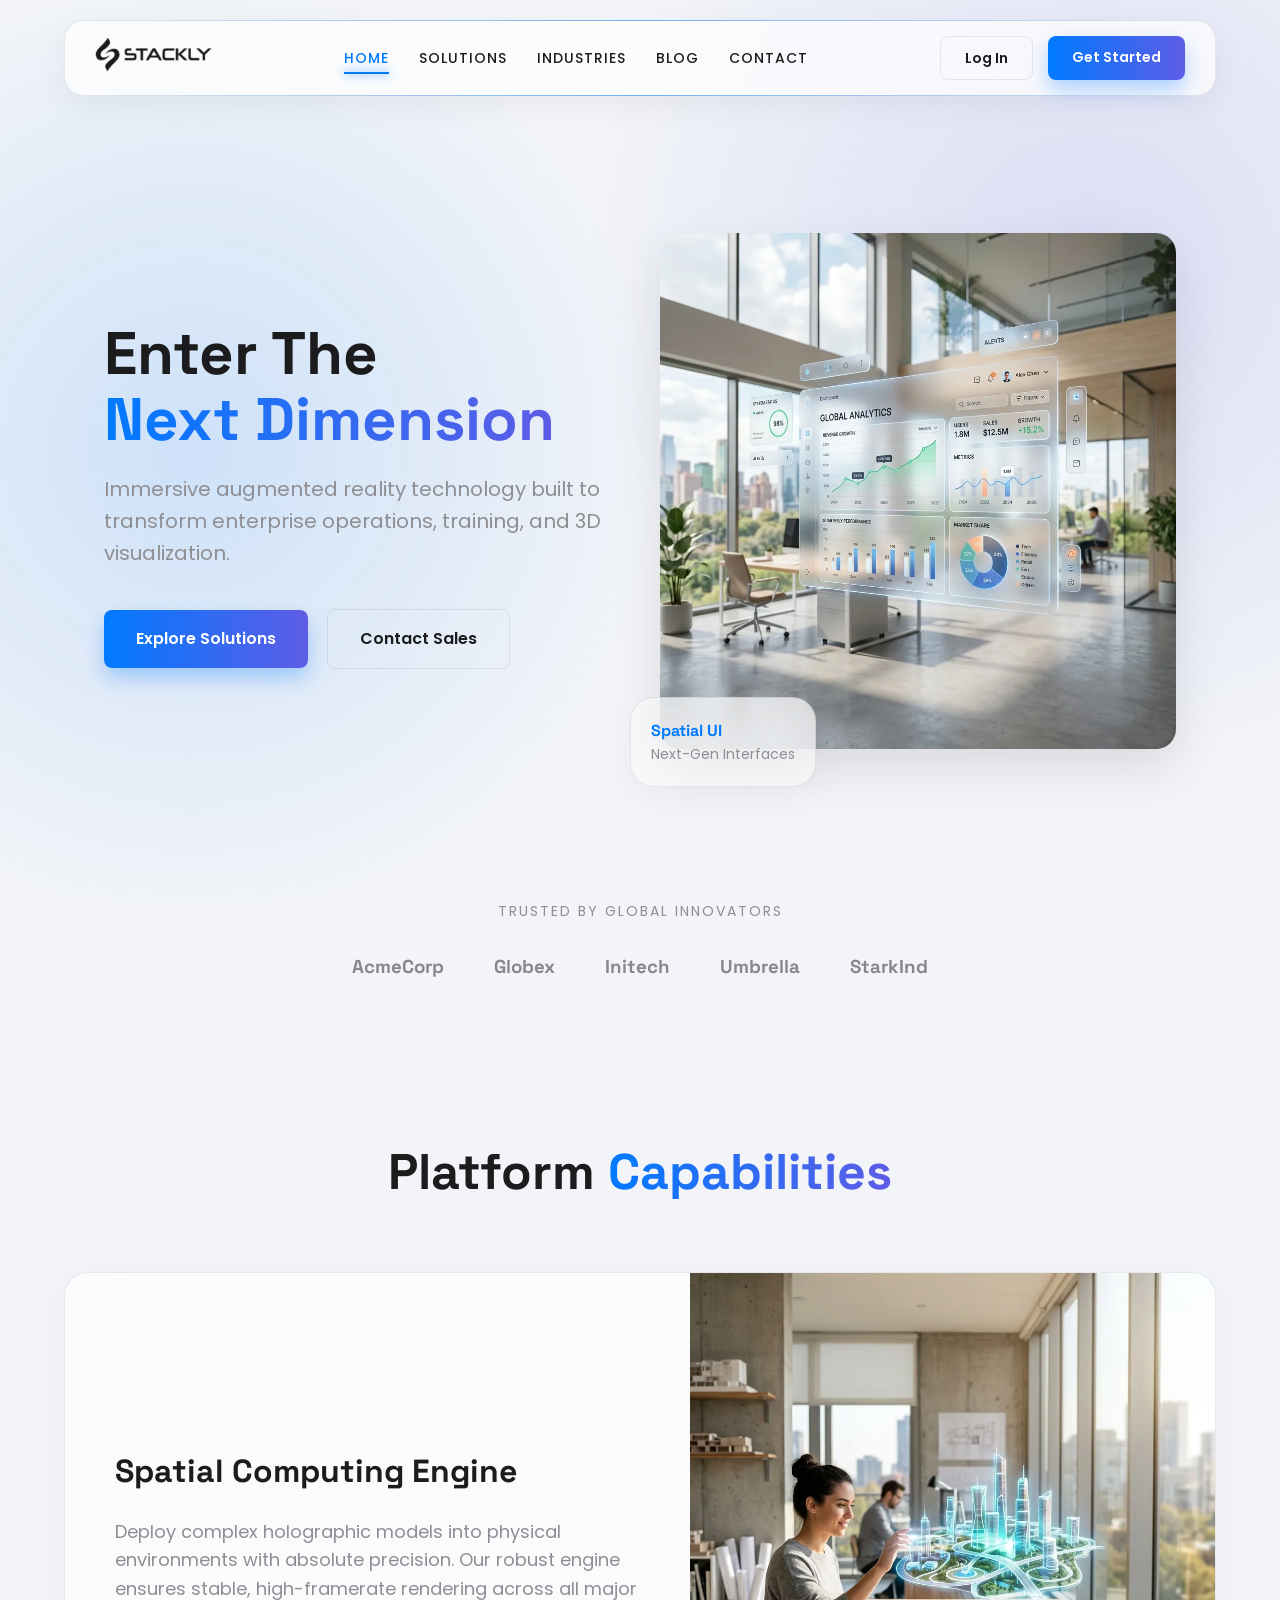
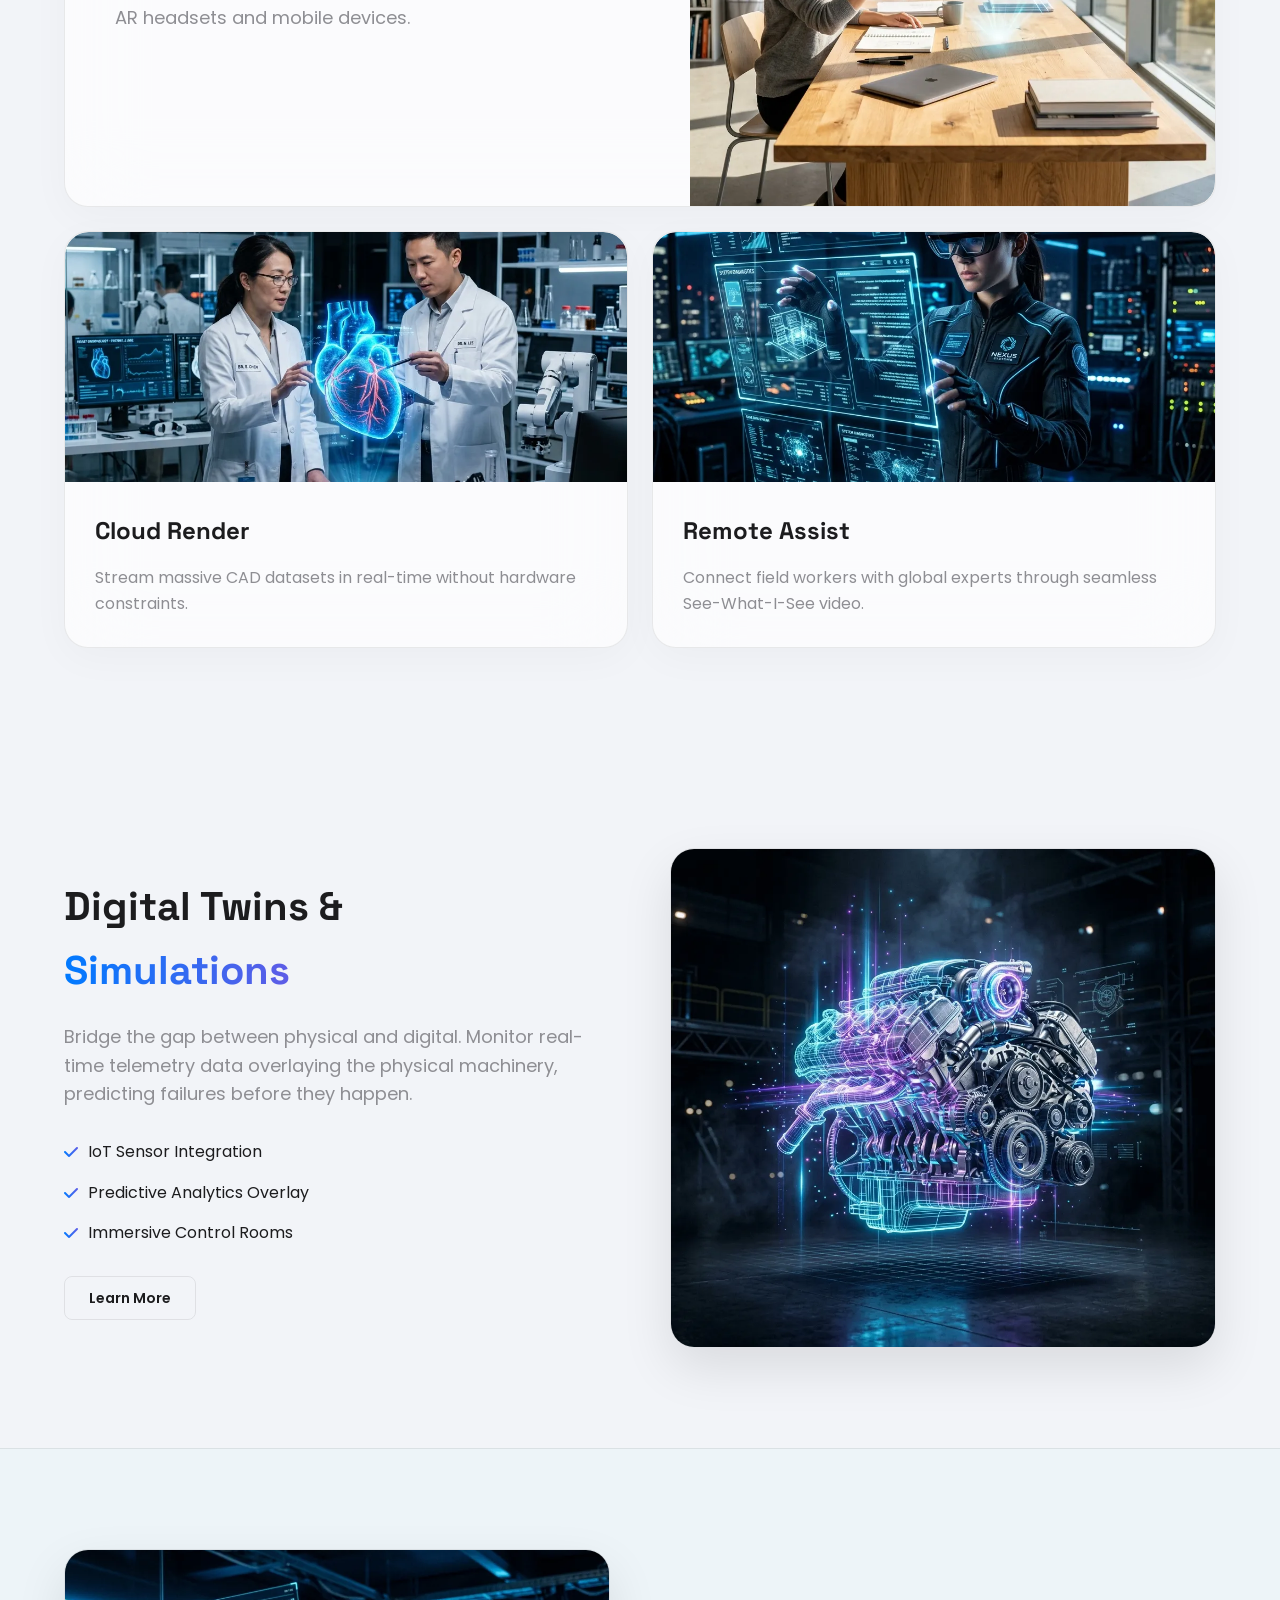
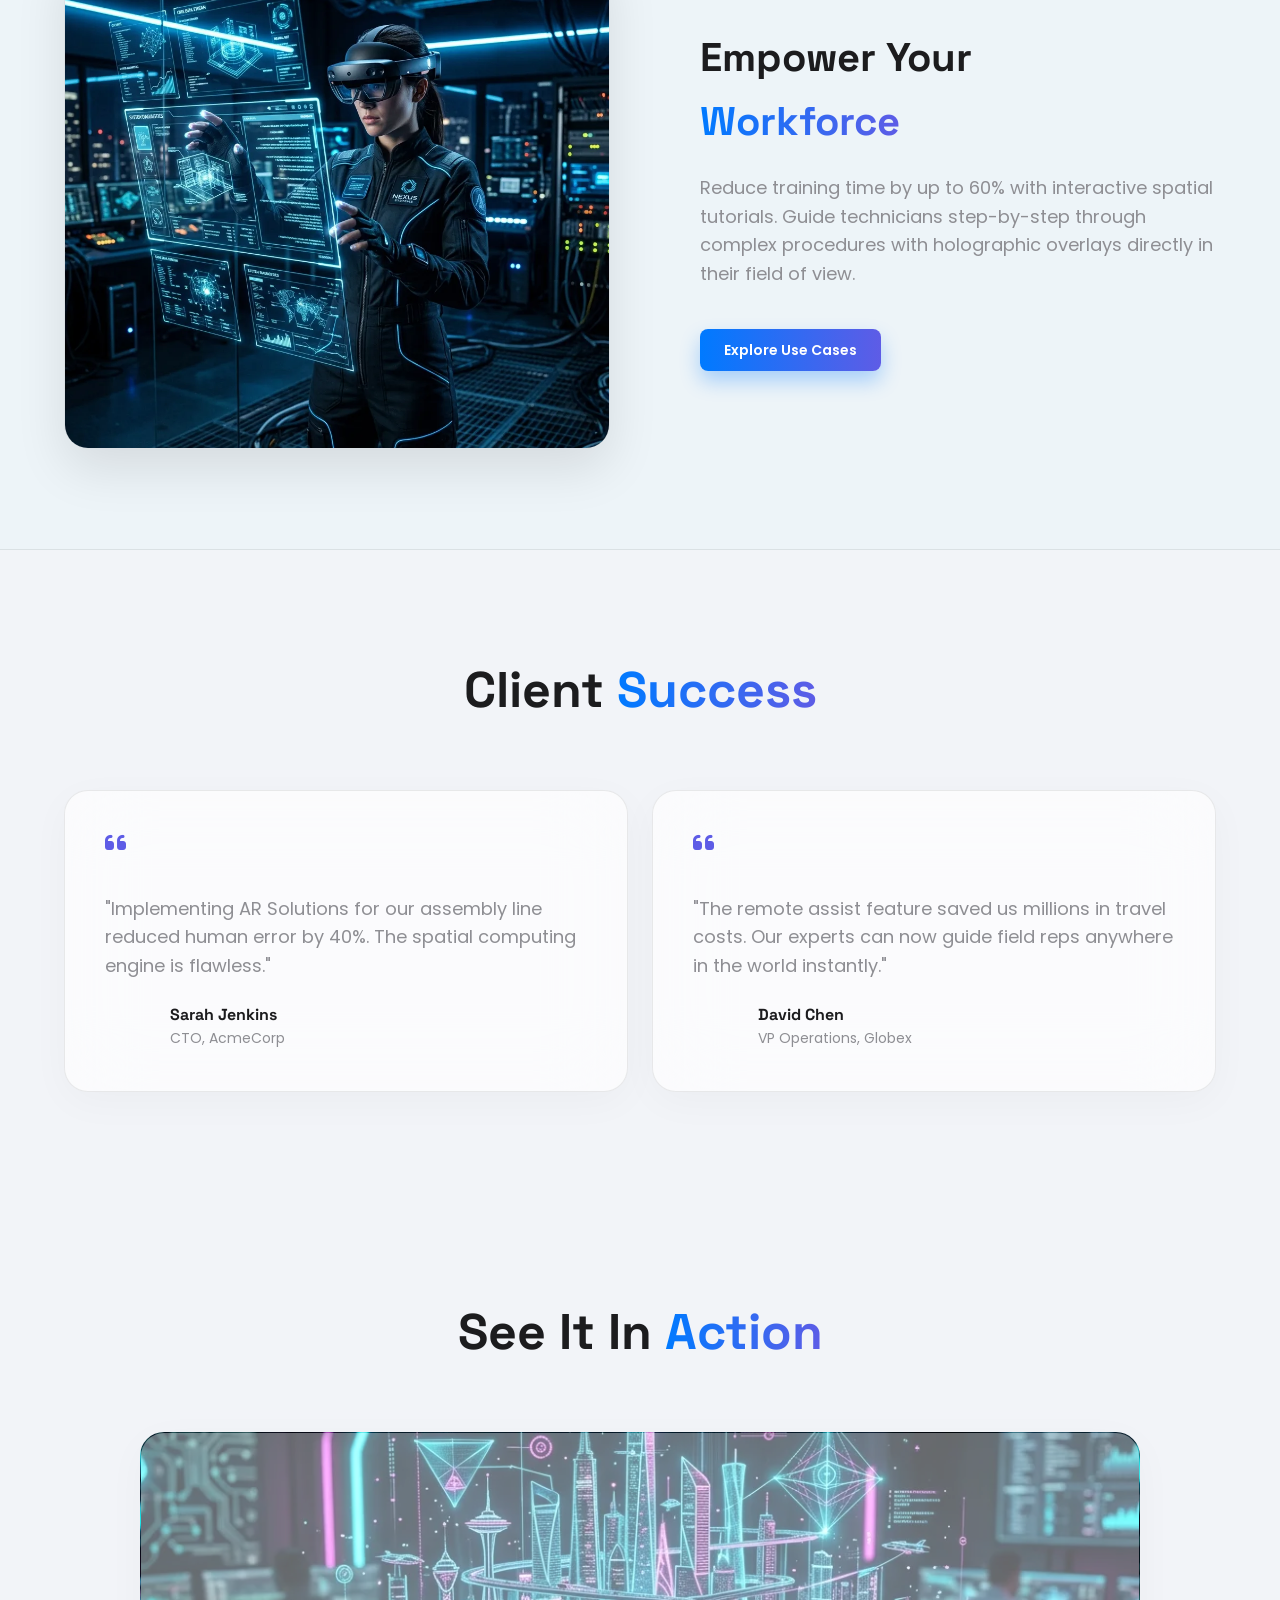
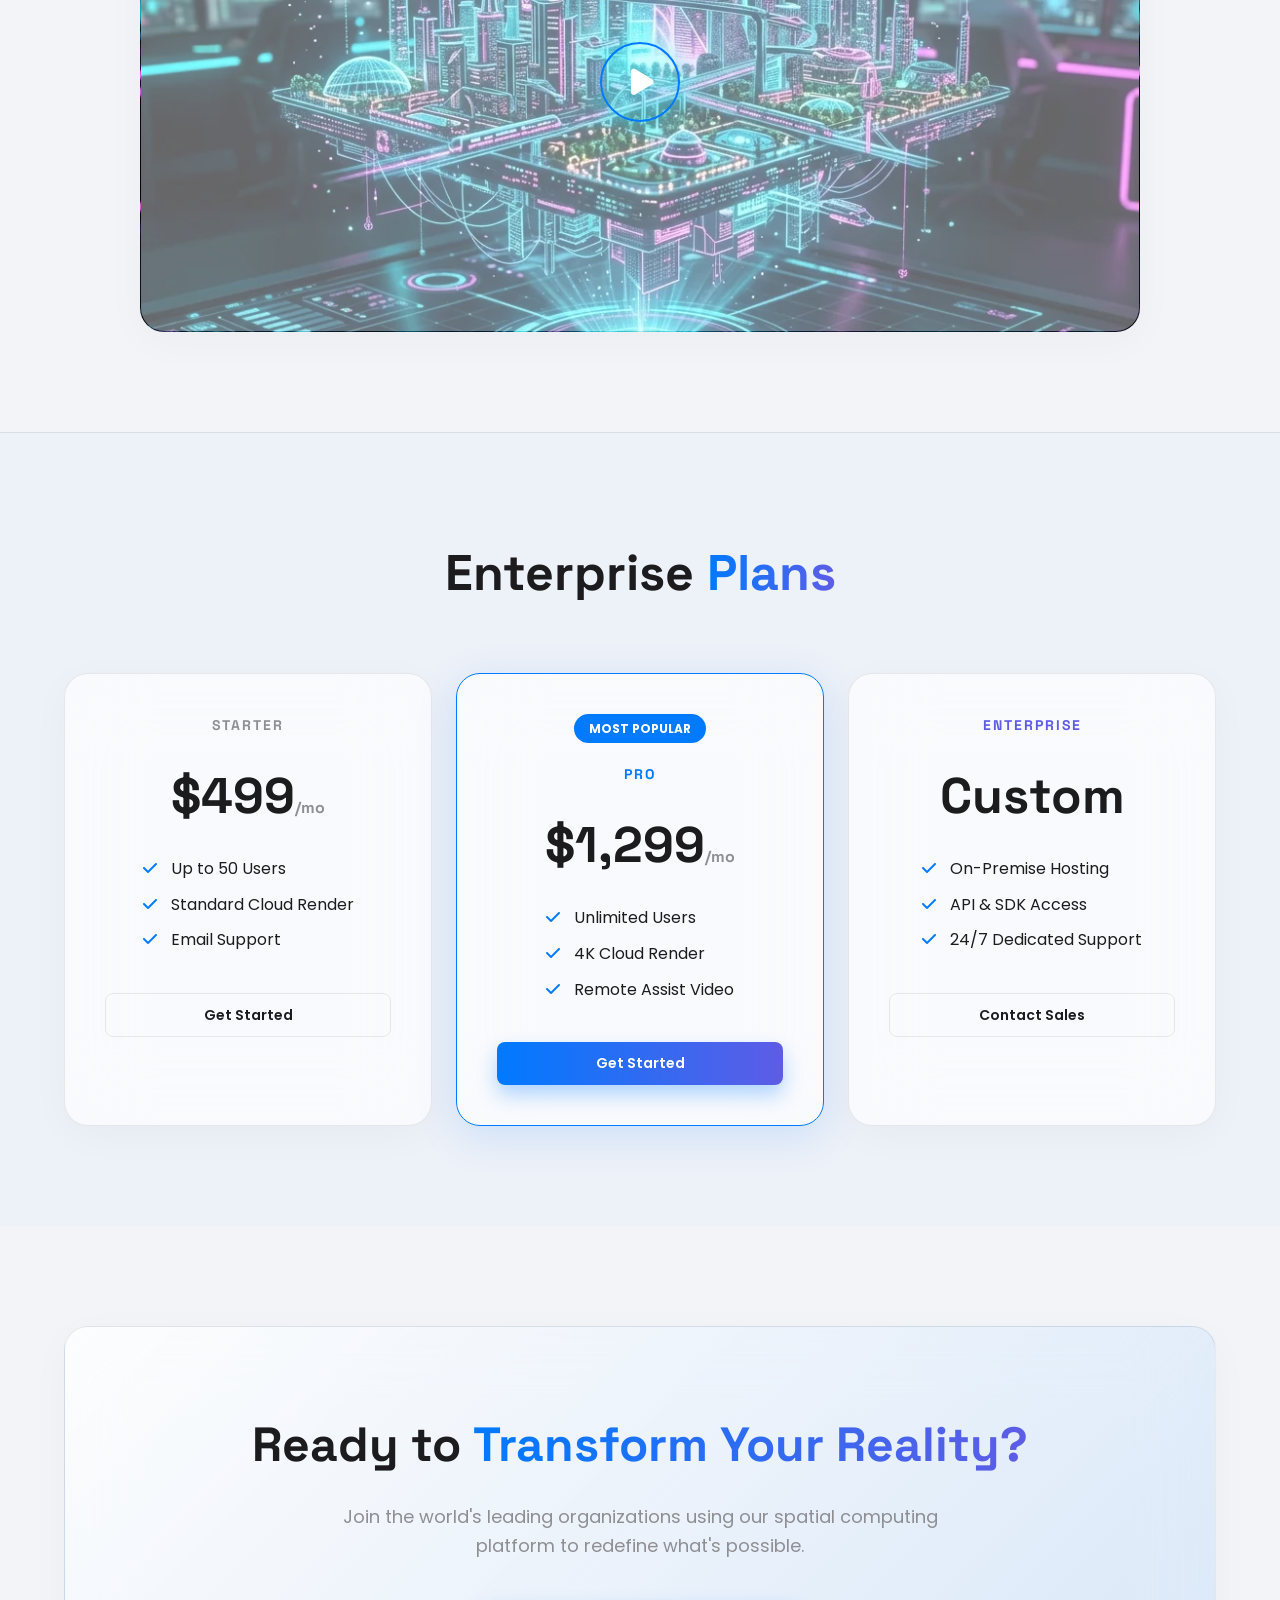
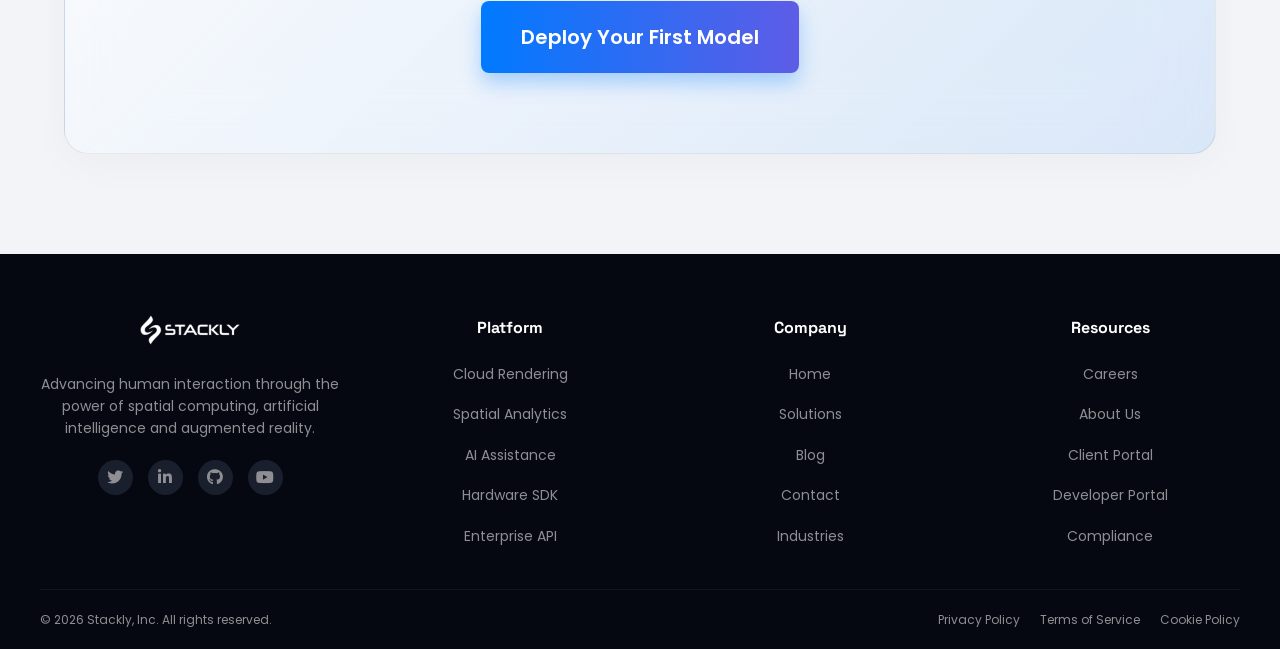
==== commit e9c9b075: "Add files via upload" ====
--- a/index.html
+++ b/index.html
@@ -102,7 +102,7 @@
                 </div>
             </div>
             <div class="glass-card col-6" data-aos="fade-up" data-aos-delay="200" style="padding: 0; display: flex; flex-direction: column;">
-                <img src="assets/ar_engineer_.webp" style="width: 100%; height: 250px; object-fit: cover; border-radius: 24px 24px 0 0;">
+                <img src="assets/ar_engineer.webp" style="width: 100%; height: 250px; object-fit: cover; border-radius: 24px 24px 0 0;">
                 <div style="padding: 30px;">
                     <h3>Remote Assist</h3>
                     <p style="color: var(--text-muted);">Connect field workers with global experts through seamless See-What-I-See video.</p>
@@ -127,7 +127,7 @@
                 <a href="404.html" class="btn btn-outline" style="display: inline-block; margin-top: 30px;">Learn More</a>
             </div>
             <div class="feature-img-wrapper" data-aos="zoom-in-left" style="height: 500px;">
-                <img src="assets/ar_engine_.webp" alt="AR Engine Digital Twin">
+                <img src="assets/ar_engine.webp" alt="AR Engine Digital Twin">
             </div>
         </div>
     </section>
@@ -136,7 +136,7 @@
     <section class="section-pad" style="background: rgba(0,240,255,0.02); border-top: 1px solid var(--glass-border); border-bottom: 1px solid var(--glass-border);">
         <div class="feature-split">
             <div class="feature-img-wrapper" data-aos="zoom-in-right" style="height: 500px;">
-                <img src="assets/ar_engineer_.webp" alt="Engineer using AR Headset">
+                <img src="assets/ar_engineer.webp" alt="Engineer using AR Headset">
             </div>
             <div data-aos="fade-left" style="padding-left: 30px;">
                 <h2 style="font-size: 40px; margin-bottom: 20px;">Empower Your <br><span class="text-gradient">Workforce</span></h2>
@@ -156,7 +156,7 @@
                 <i class="fa-solid fa-quote-left" style="font-size: 24px; color: var(--secondary);"></i>
                 <p style="font-size: 18px; margin: 20px 0;">"Implementing AR Solutions for our assembly line reduced human error by 40%. The spatial computing engine is flawless."</p>
                 <div style="display: flex; gap: 15px; align-items: center;">
-                    <div style="width: 50px; height: 50px; border-radius: 50%; background: #333;"></div>
+                    <div style="width: 50px; height: 50px; border-radius: 50%; background: url('assets/sarah.png') center/cover;"></div>
                     <div>
                         <h4 style="margin: 0;">Sarah Jenkins</h4>
                         <p style="margin: 0; font-size: 14px; color: var(--text-muted);">CTO, AcmeCorp</p>
@@ -167,7 +167,7 @@
                 <i class="fa-solid fa-quote-left" style="font-size: 24px; color: var(--secondary);"></i>
                 <p style="font-size: 18px; margin: 20px 0;">"The remote assist feature saved us millions in travel costs. Our experts can now guide field reps anywhere in the world instantly."</p>
                 <div style="display: flex; gap: 15px; align-items: center;">
-                    <div style="width: 50px; height: 50px; border-radius: 50%; background: #333;"></div>
+                    <div style="width: 50px; height: 50px; border-radius: 50%; background: url('assets/david.png') center/cover;"></div>
                     <div>
                         <h4 style="margin: 0;">David Chen</h4>
                         <p style="margin: 0; font-size: 14px; color: var(--text-muted);">VP Operations, Globex</p>
--- a/css/style.css
+++ b/css/style.css
@@ -1,14 +1,14 @@
 @import url('https://fonts.googleapis.com/css2?family=Poppins:wght@300;400;500;600;700&family=Space+Grotesk:wght@400;600;700&display=swap');
 
 :root {
-    --bg-dark: #030407;
-    --bg-card: rgba(15, 20, 30, 0.4);
-    --primary: #00F0FF;
-    --secondary: #FF00E5;
-    --accent: #7000FF;
-    --text-main: #FFFFFF;
-    --text-muted: #A0B0C0;
-    --glass-border: rgba(0, 240, 255, 0.15);
+    --bg-dark: #f2f4f8; /* Kept name for compatibility, but it's a light background */
+    --bg-card: rgba(255, 255, 255, 0.65);
+    --primary: #007AFF; /* Spatial Blue */
+    --secondary: #5E5CE6; /* Spatial Purple */
+    --accent: #FF375F;
+    --text-main: #1c1c1e; /* Dark Slate */
+    --text-muted: #8e8e93; /* Gray */
+    --glass-border: rgba(0, 0, 0, 0.08);
 }
 
 * {
@@ -41,8 +41,8 @@
     position: fixed;
     top: 0; left: 0; width: 100%; height: 100vh;
     background: 
-        radial-gradient(circle at 15% 50%, rgba(0, 240, 255, 0.08), transparent 40%),
-        radial-gradient(circle at 85% 30%, rgba(255, 0, 229, 0.08), transparent 40%);
+        radial-gradient(circle at 15% 50%, rgba(0, 122, 255, 0.15), transparent 40%),
+        radial-gradient(circle at 85% 30%, rgba(94, 92, 230, 0.15), transparent 40%);
     z-index: -1;
     pointer-events: none;
 }
@@ -68,12 +68,12 @@
     align-items: center;
     padding: 15px 30px;
     border-radius: 20px;
-    background: rgba(10, 15, 20, 0.6);
-    backdrop-filter: blur(24px);
-    -webkit-backdrop-filter: blur(24px);
+    background: rgba(255, 255, 255, 0.7);
+    backdrop-filter: blur(40px);
+    -webkit-backdrop-filter: blur(40px);
     border: 1px solid var(--glass-border);
     z-index: 1000;
-    box-shadow: 0 10px 30px rgba(0,0,0,0.5);
+    box-shadow: 0 10px 30px rgba(0,0,0,0.05);
     transition: all 0.3s ease;
 }
 
@@ -100,6 +100,7 @@
     height: 35px;
     position: relative;
     z-index: 10;
+    filter: brightness(0.1); /* Make it dark for light mode */
 }
 
 nav {
@@ -165,19 +166,19 @@
 }
 
 .btn-outline:hover {
-    border-color: var(--primary);
-    box-shadow: 0 0 15px rgba(0, 240, 255, 0.2);
+    background: rgba(0, 0, 0, 0.05);
+    border-color: rgba(0,0,0,0.2);
 }
 
 .btn-glow {
-    background: linear-gradient(90deg, var(--primary), #00A0FF);
-    color: #000;
-    box-shadow: 0 0 20px rgba(0, 240, 255, 0.4);
+    background: linear-gradient(90deg, var(--primary), var(--secondary));
+    color: #fff;
+    box-shadow: 0 10px 20px rgba(0, 122, 255, 0.3);
 }
 
 .btn-glow:hover {
     transform: translateY(-2px);
-    box-shadow: 0 0 30px rgba(0, 240, 255, 0.6);
+    box-shadow: 0 15px 30px rgba(0, 122, 255, 0.4);
 }
 
 /* Hamburger */
@@ -200,8 +201,8 @@
 .mobile-menu {
     position: fixed;
     top: 0; left: 0; width: 100%; height: 100vh;
-    background: rgba(3, 4, 7, 0.95);
-    backdrop-filter: blur(20px);
+    background: rgba(242, 244, 248, 0.95);
+    backdrop-filter: blur(40px);
     display: flex;
     flex-direction: column;
     align-items: center;
@@ -219,7 +220,7 @@
 }
 
 .mobile-menu a {
-    color: #fff;
+    color: var(--text-main);
     text-decoration: none;
     font-size: 24px;
     font-family: 'Space Grotesk', sans-serif;
@@ -275,11 +276,12 @@
 
 .glass-card {
     background: var(--bg-card);
-    backdrop-filter: blur(12px);
-    -webkit-backdrop-filter: blur(12px);
+    backdrop-filter: blur(40px);
+    -webkit-backdrop-filter: blur(40px);
     border: 1px solid var(--glass-border);
-    border-radius: 20px;
+    border-radius: 24px;
     padding: 40px;
+    box-shadow: 0 10px 40px rgba(0,0,0,0.03);
     transition: 0.4s ease;
     position: relative;
     overflow: hidden;
@@ -297,8 +299,8 @@
 
 .glass-card:hover {
     transform: translateY(-5px);
-    border-color: rgba(0, 240, 255, 0.4);
-    box-shadow: 0 15px 40px rgba(0,0,0,0.4);
+    border-color: rgba(0, 0, 0, 0.15);
+    box-shadow: 0 20px 50px rgba(0,0,0,0.08);
 }
 
 .glass-card:hover::before {
@@ -341,7 +343,7 @@
     border-radius: 24px;
     overflow: hidden;
     border: 1px solid var(--glass-border);
-    box-shadow: 0 0 40px rgba(0, 240, 255, 0.1);
+    box-shadow: 0 20px 50px rgba(0, 0, 0, 0.1);
 }
 
 .feature-img-wrapper img {
@@ -357,7 +359,7 @@
 
 /* Footer */
 footer {
-    background: #010203;
+    background: #e5e7eb;
     padding: 60px 5% 30px;
     border-top: 1px solid var(--glass-border);
     text-align: center;
@@ -402,14 +404,15 @@
 .form-control {
     width: 100%;
     padding: 12px 15px;
-    background: rgba(0,0,0,0.5);
-    border: 1px solid var(--glass-border);
-    border-radius: 8px;
-    color: #fff;
+    background: rgba(255, 255, 255, 0.8);
+    border: 1px solid rgba(0,0,0,0.1);
+    border-radius: 12px;
+    color: var(--text-main);
+    box-shadow: inset 0 2px 4px rgba(0,0,0,0.02);
     outline: none;
     transition: 0.3s;
 }
 .form-control:focus {
     border-color: var(--primary);
-    box-shadow: 0 0 10px rgba(0, 240, 255, 0.2);
-}
+    box-shadow: 0 0 0 3px rgba(0, 122, 255, 0.2);
+}
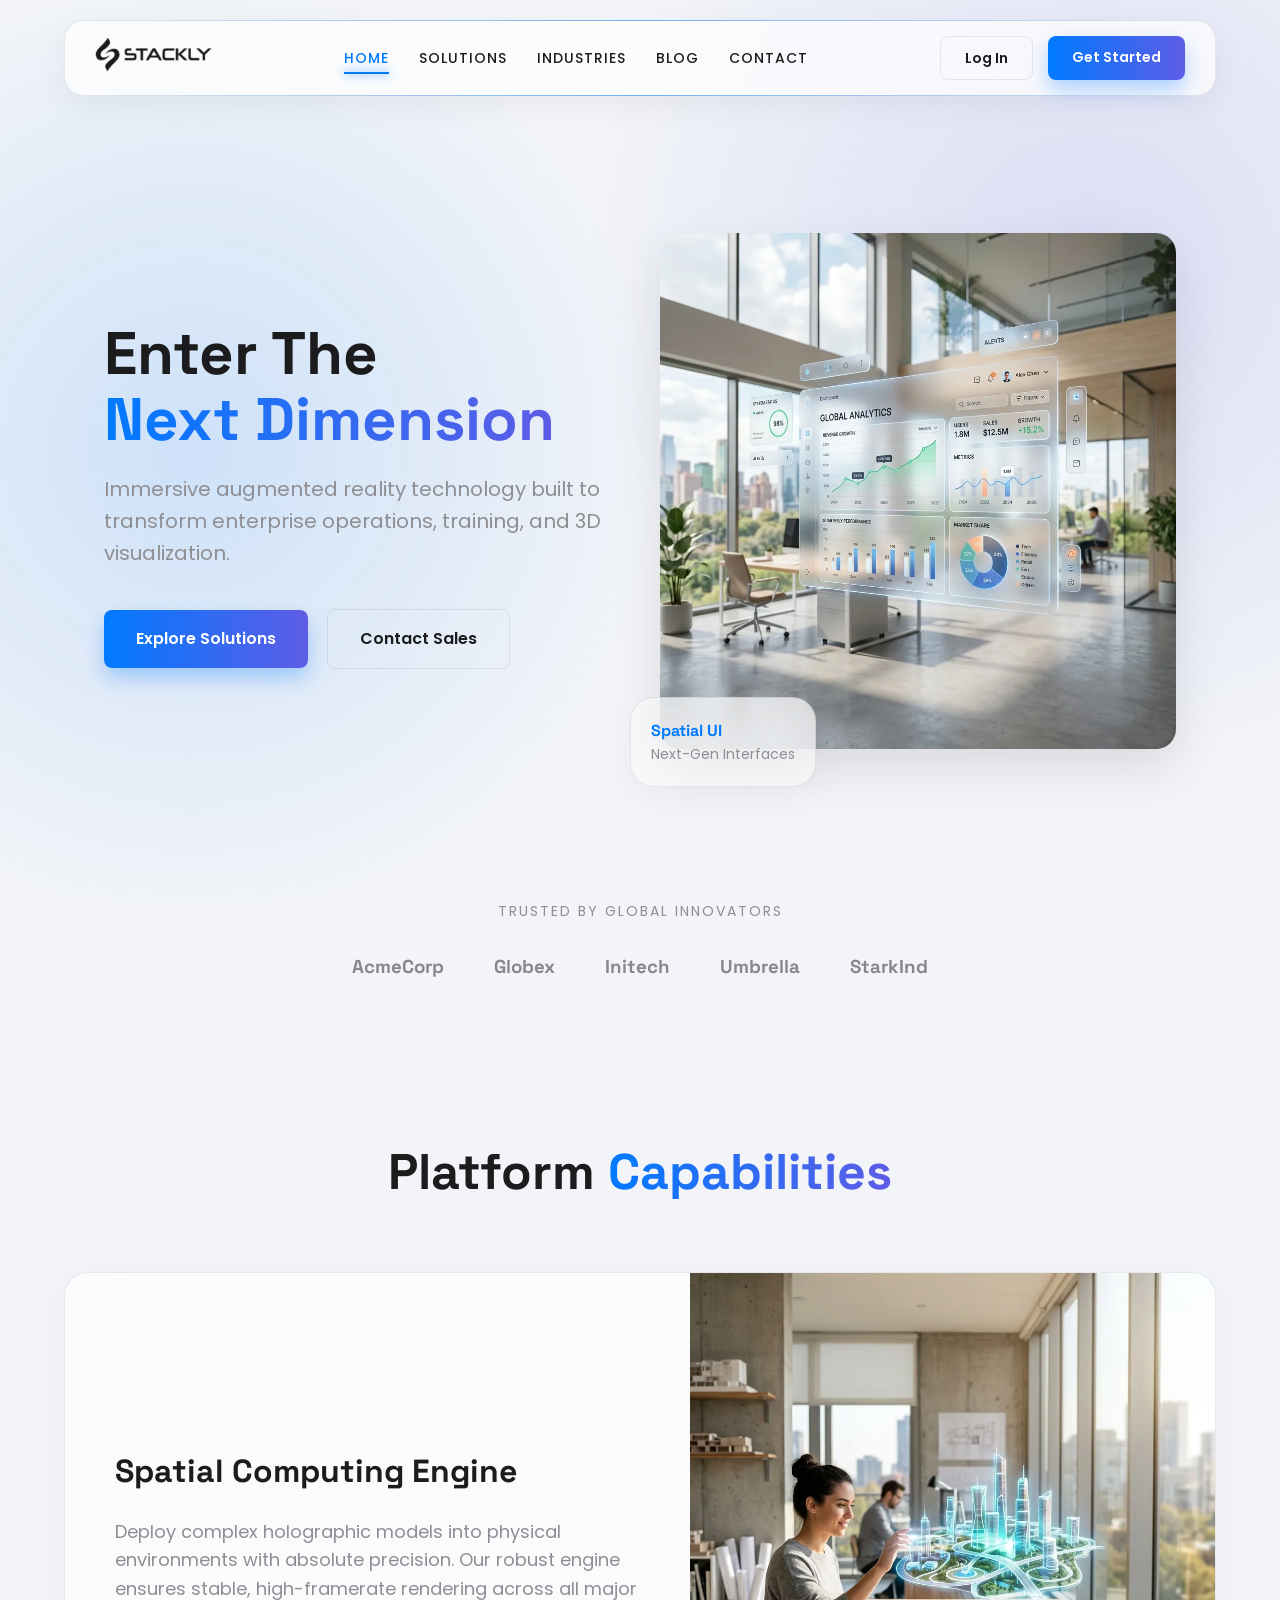
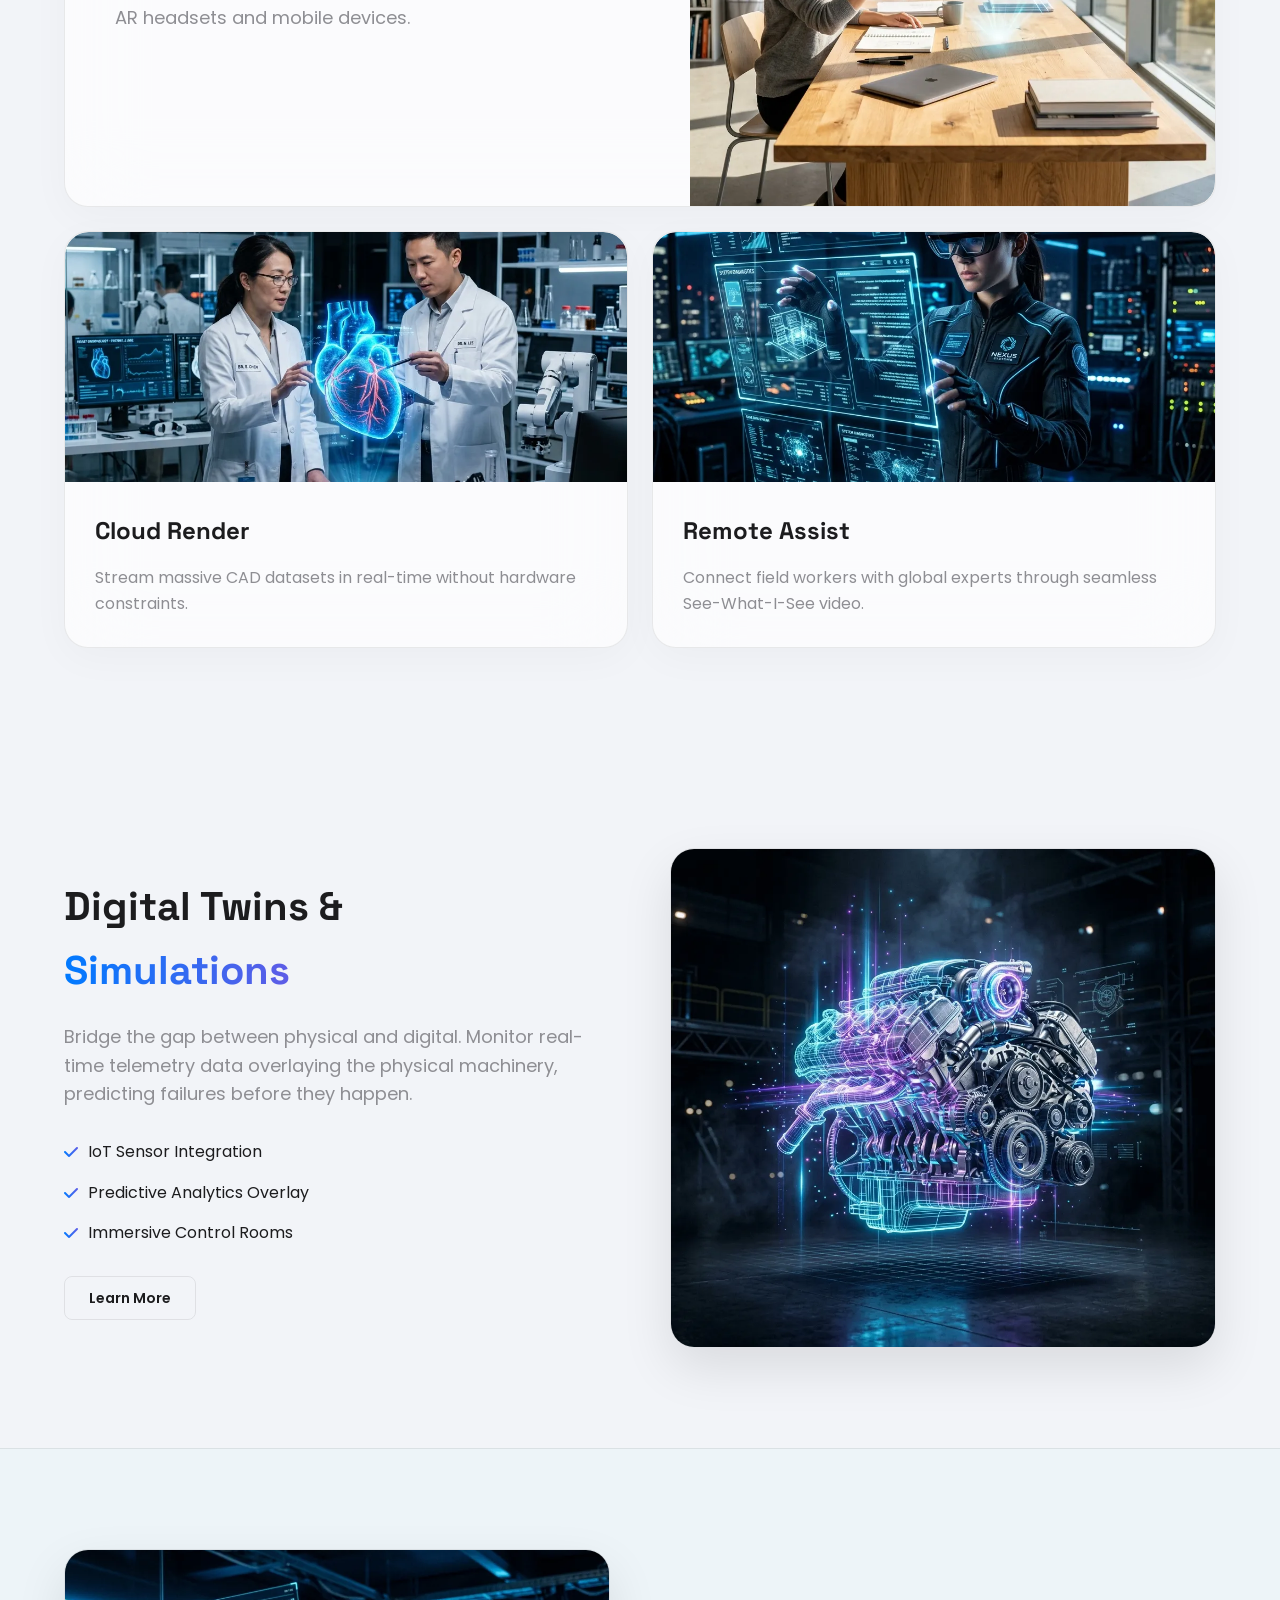
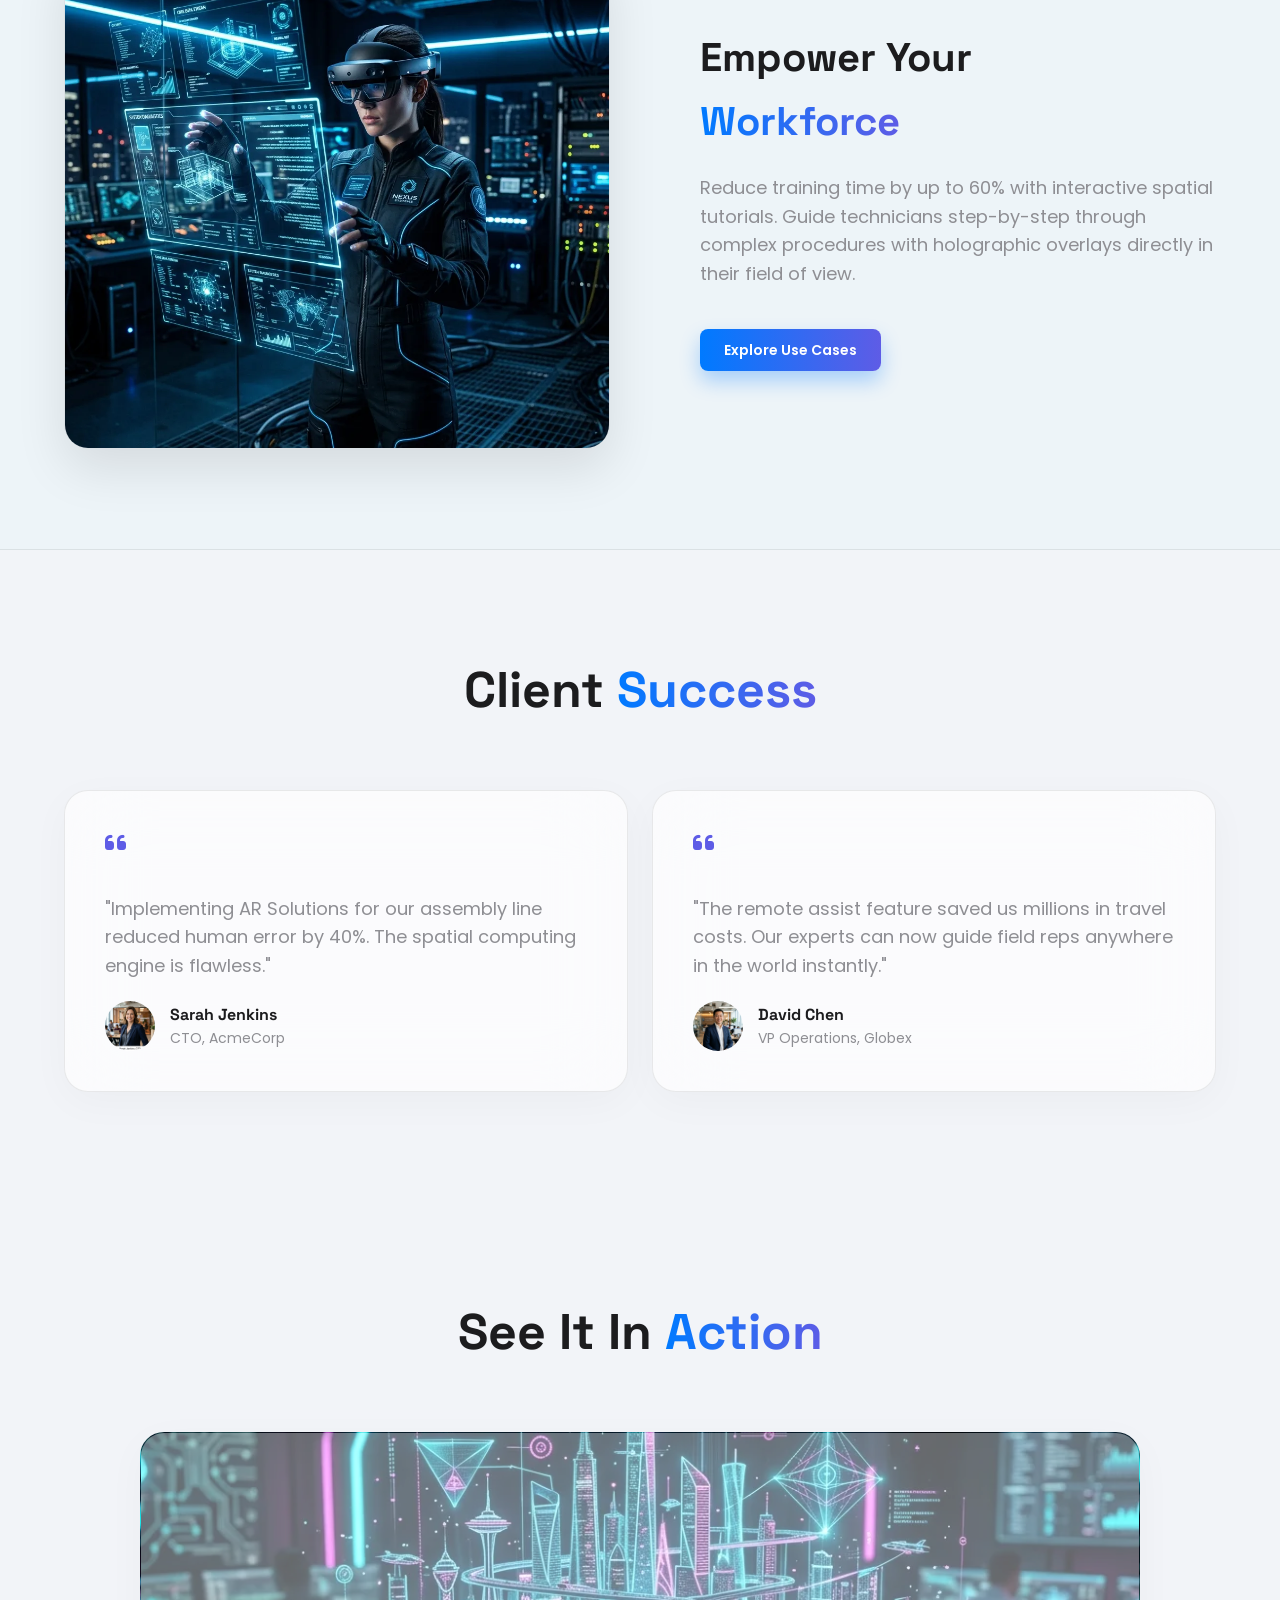
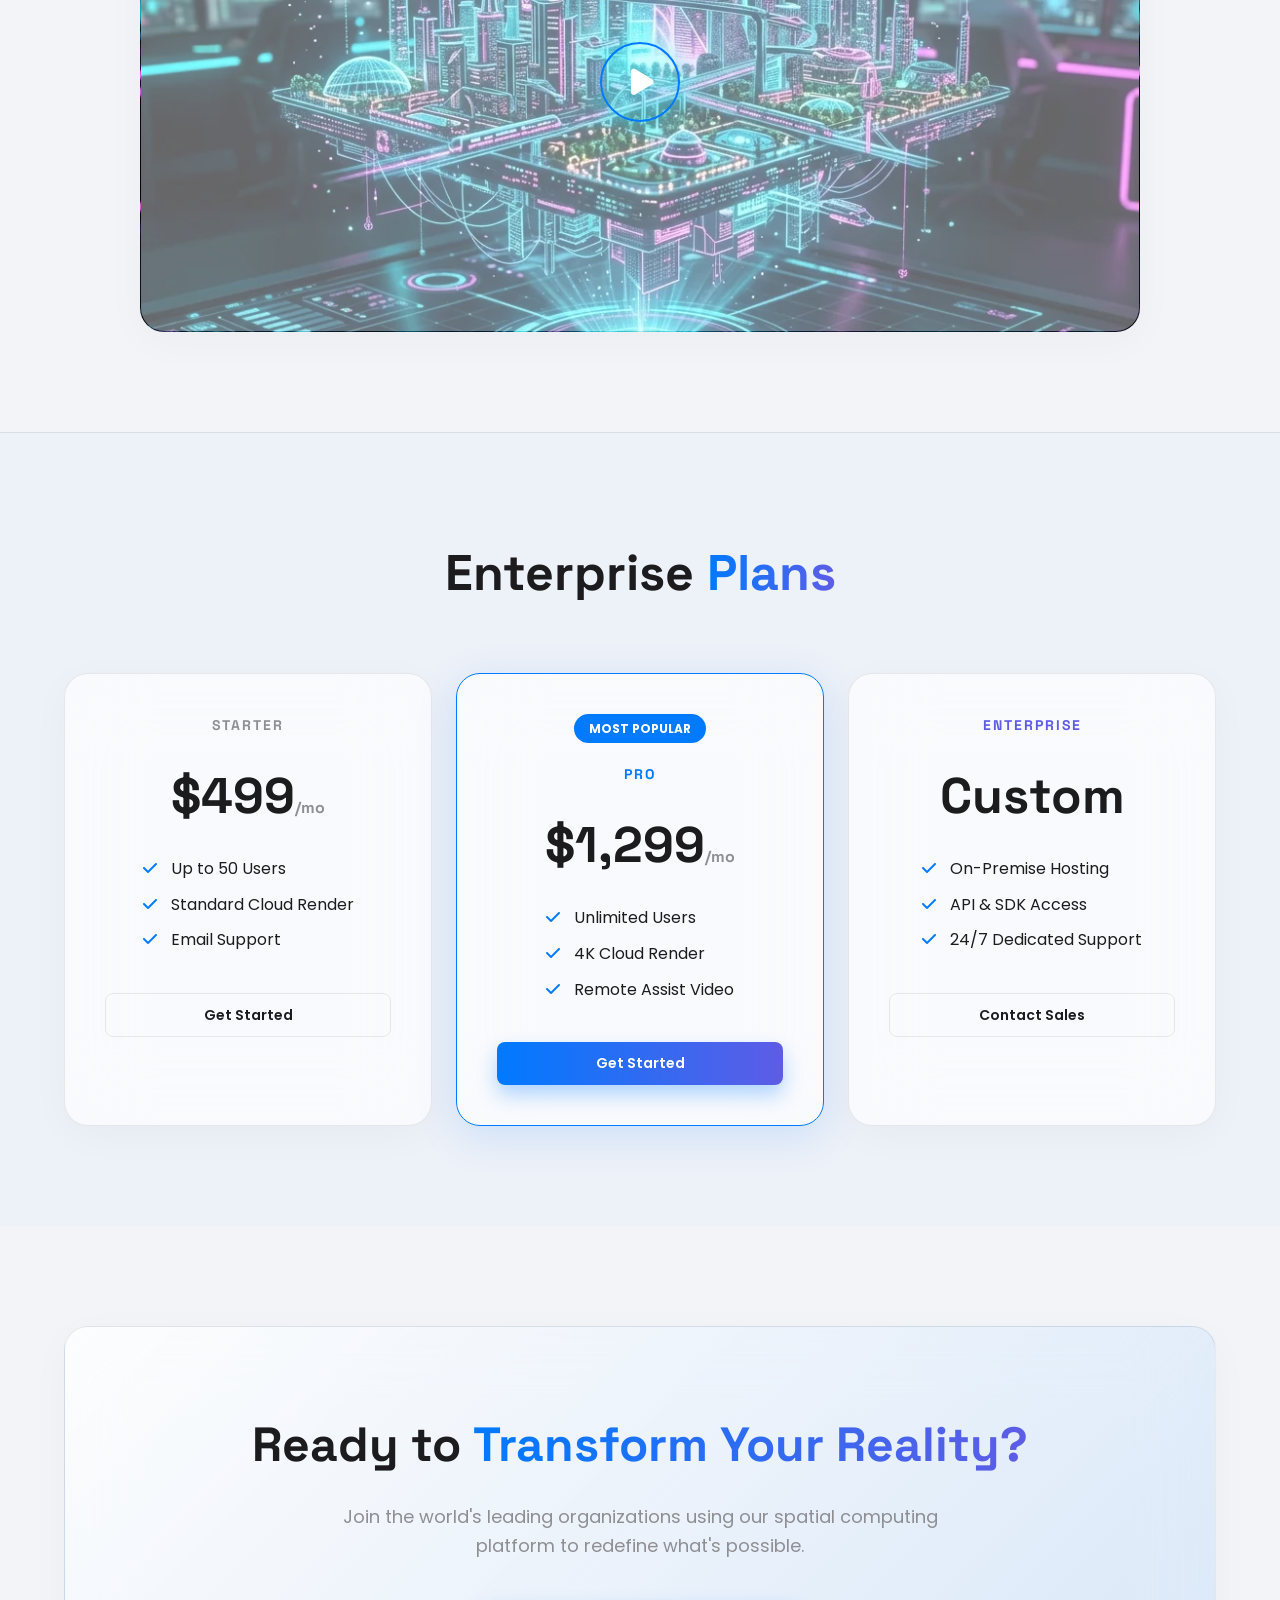
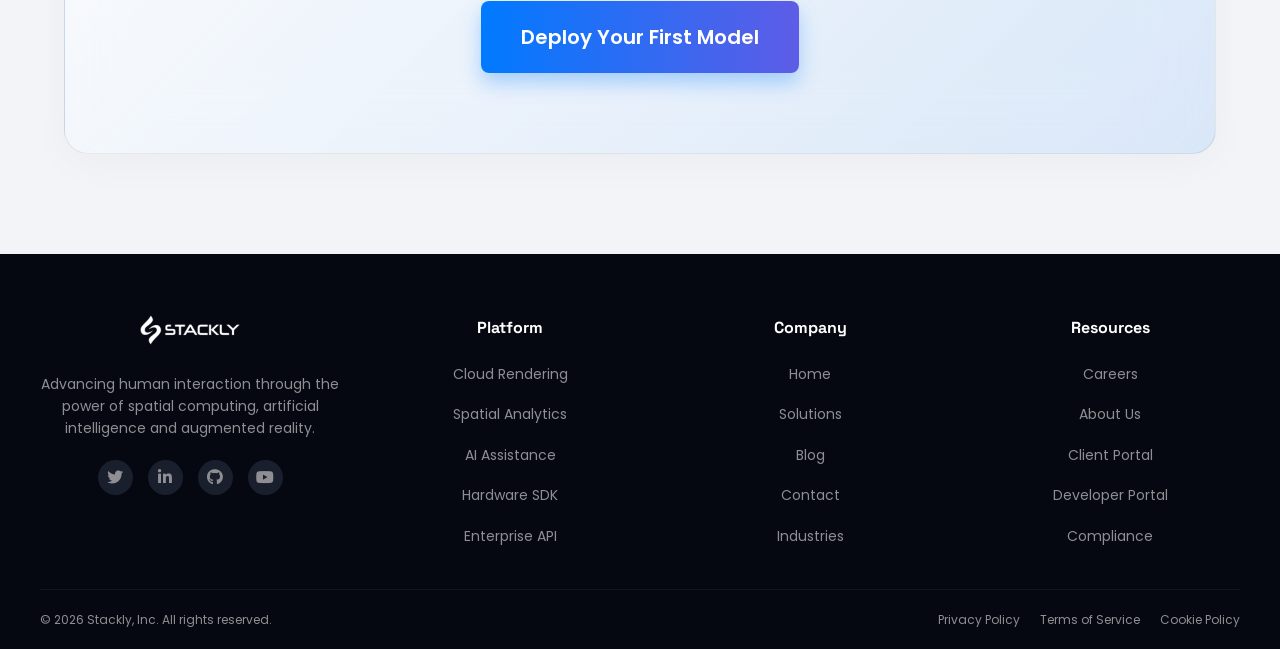
==== commit 71cae531: "Add files via upload" ====
--- a/index.html
+++ b/index.html
@@ -156,7 +156,7 @@
                 <i class="fa-solid fa-quote-left" style="font-size: 24px; color: var(--secondary);"></i>
                 <p style="font-size: 18px; margin: 20px 0;">"Implementing AR Solutions for our assembly line reduced human error by 40%. The spatial computing engine is flawless."</p>
                 <div style="display: flex; gap: 15px; align-items: center;">
-                    <div style="width: 50px; height: 50px; border-radius: 50%; background: url('assets/sarah.png') center/cover;"></div>
+                    <div style="width: 50px; height: 50px; border-radius: 50%; background: url('assets/sarah.webp') center/cover;"></div>
                     <div>
                         <h4 style="margin: 0;">Sarah Jenkins</h4>
                         <p style="margin: 0; font-size: 14px; color: var(--text-muted);">CTO, AcmeCorp</p>
@@ -167,7 +167,7 @@
                 <i class="fa-solid fa-quote-left" style="font-size: 24px; color: var(--secondary);"></i>
                 <p style="font-size: 18px; margin: 20px 0;">"The remote assist feature saved us millions in travel costs. Our experts can now guide field reps anywhere in the world instantly."</p>
                 <div style="display: flex; gap: 15px; align-items: center;">
-                    <div style="width: 50px; height: 50px; border-radius: 50%; background: url('assets/david.png') center/cover;"></div>
+                    <div style="width: 50px; height: 50px; border-radius: 50%; background: url('assets/david.webp') center/cover;"></div>
                     <div>
                         <h4 style="margin: 0;">David Chen</h4>
                         <p style="margin: 0; font-size: 14px; color: var(--text-muted);">VP Operations, Globex</p>
